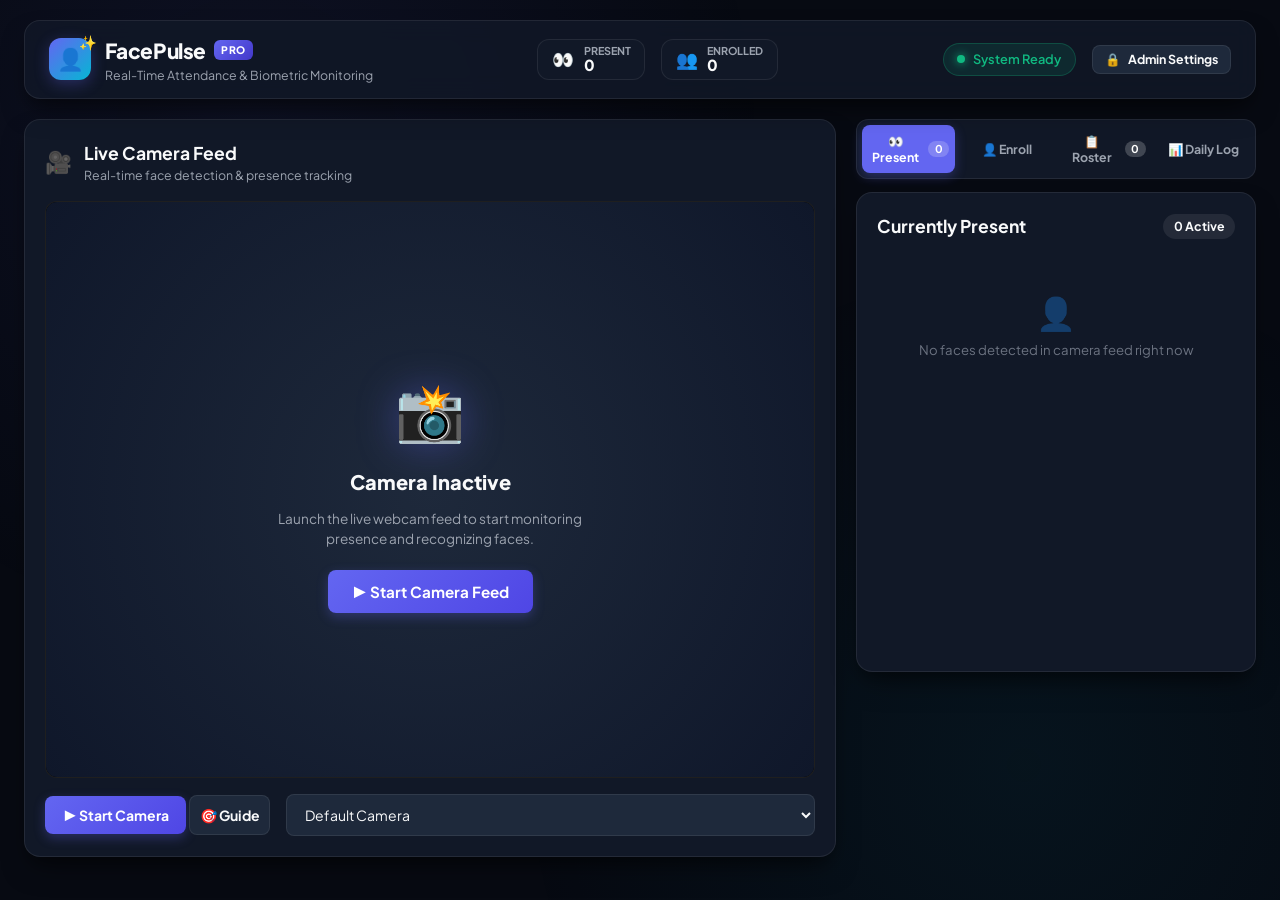
==== static/index.html @ bf0e0ddd "Clean requirements.txt and remove insecure ADMIN_TOKEN fallback" ====
<!DOCTYPE html>
<html lang="en">
<head>
  <meta charset="UTF-8">
  <meta name="viewport" content="width=device-width, initial-scale=1.0">
  <title>FacePulse AI — Smart Face Recognition & Attendance</title>
  <!-- Google Fonts: Plus Jakarta Sans -->
  <link rel="preconnect" href="https://fonts.googleapis.com">
  <link rel="preconnect" href="https://fonts.gstatic.com" crossorigin>
  <link href="https://fonts.googleapis.com/css2?family=Plus+Jakarta+Sans:wght@400;500;600;700;800&display=swap" rel="stylesheet">
  <link rel="stylesheet" href="/static/style.css">
</head>
<body>
  <div class="app-background-glow"></div>
  
  <div class="app-container">
    
    <!-- Top Navigation Header -->
    <header class="navbar">
      <div class="brand">
        <div class="brand-logo">
          <span class="brand-sparkle">✨</span>
          <div class="brand-icon-bg">👤</div>
        </div>
        <div class="brand-text">
          <h1>FacePulse <span class="badge-tag">PRO</span></h1>
          <p class="brand-sub">Real-Time Attendance & Biometric Monitoring</p>
        </div>
      </div>

      <!-- Quick KPI Stat Chips -->
      <div class="header-kpis">
        <div class="kpi-chip">
          <span class="kpi-icon">👀</span>
          <div class="kpi-data">
            <span class="kpi-label">Present</span>
            <span id="kpiPresent" class="kpi-val">0</span>
          </div>
        </div>
        <div class="kpi-chip">
          <span class="kpi-icon">👥</span>
          <div class="kpi-data">
            <span class="kpi-label">Enrolled</span>
            <span id="kpiEnrolled" class="kpi-val">0</span>
          </div>
        </div>
      </div>

      <div class="header-actions">
        <div id="systemPulse" class="pulse-indicator">
          <span class="pulse-dot"></span>
          <span class="pulse-text" id="statusText">System Ready</span>
        </div>
        <button id="adminToggleBtn" class="btn-secondary btn-sm" onclick="toggleAdminModal()">
          <span id="adminLockIcon">🔒</span>
          <span id="adminLockText">Admin Settings</span>
        </button>
      </div>
    </header>

    <!-- Main Dashboard Grid Layout -->
    <main class="dashboard-grid">
      
      <!-- Left Column: Camera Feed Viewport Card -->
      <section class="card camera-card">
        <div class="card-header">
          <div class="card-title">
            <span class="icon-badge">🎥</span>
            <div>
              <h2>Live Camera Feed</h2>
              <p class="card-subtitle">Real-time face detection & presence tracking</p>
            </div>
          </div>
          <div class="card-header-tags">
            <span id="resTag" class="info-tag hidden">640x480</span>
            <div id="recognizingBadge" class="recognizing-tag hidden">
              <span class="spinner-small"></span>
              <span>Recognizing...</span>
            </div>
          </div>
        </div>

        <!-- Camera Viewport Container -->
        <div class="viewport-wrapper">
          <video id="webcam" autoplay playsinline muted></video>
          <canvas id="overlayCanvas"></canvas>
          
          <!-- Animated Face Guide Overlay -->
          <div id="faceGuide" class="face-guide hidden">
            <div class="guide-ellipse"></div>
            <span class="guide-text">Position face inside circle</span>
          </div>

          <!-- Scan Line Animation -->
          <div id="scanLine" class="scan-line hidden"></div>

          <!-- Camera Placeholder (Offline state) -->
          <div id="cameraPlaceholder" class="camera-placeholder">
            <div class="placeholder-content">
              <div class="placeholder-icon-glow">📸</div>
              <h3>Camera Inactive</h3>
              <p>Launch the live webcam feed to start monitoring presence and recognizing faces.</p>
              <button class="btn-primary btn-lg" onclick="startCamera()">
                <span>▶ Start Camera Feed</span>
              </button>
            </div>
          </div>
        </div>

        <!-- Camera Toolbar & Selector -->
        <div class="camera-controls">
          <div class="btn-group">
            <button id="startCamBtn" class="btn-primary" onclick="startCamera()">
              <span>▶ Start Camera</span>
            </button>
            <button id="stopCamBtn" class="btn-danger hidden" onclick="stopCamera()">
              <span>⏹ Stop Camera</span>
            </button>
            <button id="toggleGuideBtn" class="btn-secondary btn-icon" title="Toggle Face Alignment Guide" onclick="toggleFaceGuide()">
              <span>🎯 Guide</span>
            </button>
          </div>

          <div class="camera-select-wrapper">
            <select id="cameraSelect" onchange="switchCamera()" class="select-input">
              <option value="">Detecting cameras...</option>
            </select>
          </div>
        </div>
      </section>

      <!-- Right Column: Tabbed Interactive Panels -->
      <aside class="sidebar-column">
        
        <!-- Tab Navigation Header -->
        <div class="tab-nav">
          <button class="tab-btn active" onclick="switchTab('presentTab', this)">
            <span>👀 Present</span>
            <span id="presentTabBadge" class="tab-badge">0</span>
          </button>
          <button class="tab-btn" onclick="switchTab('enrollTab', this)">
            <span>👤 Enroll</span>
          </button>
          <button class="tab-btn" onclick="switchTab('rosterTab', this)">
            <span>📋 Roster</span>
            <span id="rosterTabBadge" class="tab-badge">0</span>
          </button>
          <button class="tab-btn" onclick="switchTab('logTab', this)">
            <span>📊 Daily Log</span>
          </button>
        </div>

        <!-- Tab 1: Currently Present -->
        <div id="presentTab" class="tab-content active">
          <section class="card panel-card">
            <div class="card-header">
              <div class="card-title">
                <h2>Currently Present</h2>
              </div>
              <span id="presentCount" class="count-badge">0 Active</span>
            </div>
            
            <div id="presentList" class="user-chip-list">
              <div class="empty-state">
                <span class="empty-icon">👤</span>
                <p>No faces detected in camera feed right now</p>
              </div>
            </div>
          </section>
        </div>

        <!-- Tab 2: Enroll New Face -->
        <div id="enrollTab" class="tab-content">
          <section class="card panel-card">
            <div class="card-header">
              <div class="card-title">
                <h2>Enroll New Person</h2>
              </div>
              <span id="enrollAdminBadge" class="admin-badge locked">🔒 Admin Gated</span>
            </div>

            <!-- Admin Lock View -->
            <div id="enrollLockedView" class="enroll-locked">
              <div class="lock-box">
                <div class="lock-icon">🔐</div>
                <h4>Admin Authentication Required</h4>
                <p>Enter the admin access token to enable face enrollment.</p>
                <div class="token-input-group">
                  <input type="password" id="inlineAdminToken" placeholder="Enter Admin Token (default: admin123)" class="text-input">
                  <button class="btn-accent" onclick="unlockAdminInline()">Unlock</button>
                </div>
                <div id="inlineTokenError" class="alert-error hidden"></div>
              </div>
            </div>

            <!-- Enrollment Form View -->
            <div id="enrollUnlockedView" class="enroll-form hidden">
              <div class="form-group">
                <label for="employeeName">Full Name</label>
                <input type="text" id="employeeName" placeholder="e.g. Jane Doe" class="text-input" autocomplete="off">
              </div>

              <div class="snapshot-preview-box">
                <div class="preview-label">Live Camera Frame Preview</div>
                <div id="previewStatus" class="preview-status">Camera status: Ready</div>
              </div>

              <button id="enrollBtn" class="btn-accent btn-block" onclick="enrollCurrentFace()">
                <span>📸 Capture & Enroll Face</span>
              </button>

              <div id="enrollFeedback" class="feedback-banner hidden"></div>
            </div>
          </section>
        </div>

        <!-- Tab 3: Enrolled Roster -->
        <div id="rosterTab" class="tab-content">
          <section class="card panel-card">
            <div class="card-header">
              <div class="card-title">
                <h2>Enrolled Roster</h2>
              </div>
              <span id="rosterCount" class="count-badge">0 Enrolled</span>
            </div>

            <div class="search-box">
              <input type="text" id="rosterSearch" placeholder="🔍 Search roster..." onkeyup="filterRoster()" class="text-input text-input-sm">
            </div>

            <div id="rosterList" class="roster-list">
              <div class="empty-state">
                <p>Loading roster...</p>
              </div>
            </div>
          </section>
        </div>

        <!-- Tab 4: Today's Log -->
        <div id="logTab" class="tab-content">
          <section class="card panel-card">
            <div class="card-header">
              <div class="card-title">
                <h2>Today's Activity Log</h2>
              </div>
              <button class="btn-secondary btn-sm" onclick="fetchTodayLog()">🔄 Refresh</button>
            </div>

            <div id="todayLogList" class="log-list">
              <div class="empty-state">
                <p>Click Refresh to view today's log</p>
              </div>
            </div>
          </section>
        </div>

      </aside>
    </main>
  </div>

  <!-- Admin Settings Modal -->
  <div id="adminModal" class="modal-backdrop hidden">
    <div class="modal-box">
      <div class="modal-header">
        <h3>🔒 Admin Access Settings</h3>
        <button class="modal-close" onclick="toggleAdminModal()">&times;</button>
      </div>
      <div class="modal-body">
        <p>Enter your <strong>ADMIN_TOKEN</strong> below. This token allows enrolling new faces and removing records.</p>
        <div class="form-group" style="margin-top: 1rem;">
          <label for="modalAdminToken">Admin Token</label>
          <input type="password" id="modalAdminToken" class="text-input" placeholder="Enter ADMIN_TOKEN (default: admin123)">
        </div>
        <div id="modalTokenFeedback" class="alert-error hidden"></div>
      </div>
      <div class="modal-footer">
        <button class="btn-secondary" onclick="toggleAdminModal()">Cancel</button>
        <button class="btn-primary" onclick="saveAdminTokenModal()">Save & Authenticate</button>
      </div>
    </div>
  </div>

  <script src="/static/app.js"></script>
</body>
</html>
---- static/style.css ----
/* ==========================================================================
   FacePulse PRO — Premium Dark Theme Stylesheet
   ========================================================================== */

:root {
  --bg-main: #070a12;
  --bg-card: #111827;
  --bg-card-hover: #1f2937;
  --bg-input: #1e293b;
  --border-color: rgba(255, 255, 255, 0.08);
  --border-accent: rgba(99, 102, 241, 0.3);
  
  --text-main: #f9fafb;
  --text-muted: #9ca3af;
  --text-dim: #6b7280;

  --accent-primary: #6366f1;
  --accent-primary-hover: #4f46e5;
  --accent-cyan: #06b6d4;
  --accent-emerald: #10b981;
  --accent-rose: #f43f5e;
  --accent-amber: #f59e0b;

  --radius-sm: 8px;
  --radius-md: 12px;
  --radius-lg: 16px;
  --radius-xl: 24px;

  --shadow-card: 0 15px 30px -10px rgba(0, 0, 0, 0.5), 0 10px 15px -5px rgba(0, 0, 0, 0.3);
  --font-family: 'Plus Jakarta Sans', system-ui, -apple-system, sans-serif;
}

* {
  box-sizing: border-box;
  margin: 0;
  padding: 0;
}

body {
  font-family: var(--font-family);
  background-color: var(--bg-main);
  color: var(--text-main);
  min-height: 100vh;
  line-height: 1.5;
  position: relative;
  overflow-x: hidden;
  -webkit-font-smoothing: antialiased;
}

/* Ambient Background Radial Glows */
.app-background-glow {
  position: fixed;
  inset: 0;
  pointer-events: none;
  background: 
    radial-gradient(circle at 20% 15%, rgba(99, 102, 241, 0.08) 0%, transparent 40%),
    radial-gradient(circle at 80% 85%, rgba(6, 182, 212, 0.06) 0%, transparent 40%);
  z-index: 0;
}

/* App Layout Container */
.app-container {
  position: relative;
  z-index: 1;
  max-width: 1440px;
  margin: 0 auto;
  padding: 1.25rem 1.5rem;
  display: flex;
  flex-direction: column;
  gap: 1.25rem;
}

/* Navbar */
.navbar {
  display: flex;
  justify-content: space-between;
  align-items: center;
  background: rgba(17, 24, 39, 0.85);
  backdrop-filter: blur(12px);
  padding: 0.85rem 1.5rem;
  border-radius: var(--radius-lg);
  border: 1px solid var(--border-color);
  box-shadow: var(--shadow-card);
}

.brand {
  display: flex;
  align-items: center;
  gap: 0.85rem;
}

.brand-logo {
  position: relative;
  display: flex;
  align-items: center;
  justify-content: center;
}

.brand-icon-bg {
  width: 42px;
  height: 42px;
  background: linear-gradient(135deg, var(--accent-primary), var(--accent-cyan));
  border-radius: var(--radius-md);
  display: flex;
  align-items: center;
  justify-content: center;
  font-size: 1.35rem;
  box-shadow: 0 4px 15px rgba(99, 102, 241, 0.3);
}

.brand-sparkle {
  position: absolute;
  top: -6px;
  right: -6px;
  font-size: 0.9rem;
}

.brand-text h1 {
  font-size: 1.3rem;
  font-weight: 800;
  letter-spacing: -0.02em;
  display: flex;
  align-items: center;
  gap: 0.5rem;
}

.badge-tag {
  font-size: 0.65rem;
  font-weight: 800;
  background: linear-gradient(135deg, var(--accent-primary), #4338ca);
  color: white;
  padding: 0.15rem 0.45rem;
  border-radius: 6px;
  letter-spacing: 0.05em;
}

.brand-sub {
  font-size: 0.775rem;
  color: var(--text-muted);
}

/* Quick KPI Stat Chips */
.header-kpis {
  display: flex;
  align-items: center;
  gap: 1rem;
}

.kpi-chip {
  display: flex;
  align-items: center;
  gap: 0.6rem;
  background: var(--bg-card);
  border: 1px solid var(--border-color);
  padding: 0.35rem 0.85rem;
  border-radius: var(--radius-md);
}

.kpi-icon {
  font-size: 1.1rem;
}

.kpi-data {
  display: flex;
  flex-direction: column;
  line-height: 1.1;
}

.kpi-label {
  font-size: 0.675rem;
  color: var(--text-muted);
  text-transform: uppercase;
  font-weight: 700;
}

.kpi-val {
  font-size: 0.95rem;
  font-weight: 800;
  color: var(--text-main);
}

.header-actions {
  display: flex;
  align-items: center;
  gap: 1rem;
}

/* Pulse Indicator */
.pulse-indicator {
  display: flex;
  align-items: center;
  gap: 0.5rem;
  background: rgba(16, 185, 129, 0.12);
  border: 1px solid rgba(16, 185, 129, 0.25);
  padding: 0.4rem 0.85rem;
  border-radius: 9999px;
  font-size: 0.8rem;
  font-weight: 600;
  color: var(--accent-emerald);
}

.pulse-dot {
  width: 8px;
  height: 8px;
  background-color: var(--accent-emerald);
  border-radius: 50%;
  box-shadow: 0 0 10px var(--accent-emerald);
  animation: pulse-glow 1.8s infinite;
}

@keyframes pulse-glow {
  0%, 100% { opacity: 1; transform: scale(1); }
  50% { opacity: 0.4; transform: scale(1.2); }
}

/* Dashboard Grid */
.dashboard-grid {
  display: grid;
  grid-template-columns: minmax(0, 1fr) 400px;
  gap: 1.25rem;
  align-items: start;
}

/* Cards */
.card {
  background: var(--bg-card);
  border: 1px solid var(--border-color);
  border-radius: var(--radius-lg);
  padding: 1.25rem;
  box-shadow: var(--shadow-card);
  display: flex;
  flex-direction: column;
  gap: 1rem;
}

.panel-card {
  min-height: 480px;
}

.card-header {
  display: flex;
  justify-content: space-between;
  align-items: center;
}

.card-title {
  display: flex;
  align-items: center;
  gap: 0.75rem;
}

.icon-badge {
  font-size: 1.35rem;
}

.card-title h2 {
  font-size: 1.1rem;
  font-weight: 700;
}

.card-subtitle {
  font-size: 0.775rem;
  color: var(--text-muted);
}

.card-header-tags {
  display: flex;
  align-items: center;
  gap: 0.5rem;
}

.info-tag {
  font-size: 0.725rem;
  font-weight: 600;
  color: var(--text-muted);
  background: rgba(255, 255, 255, 0.06);
  padding: 0.2rem 0.55rem;
  border-radius: 6px;
}

/* Viewport Frame */
.viewport-wrapper {
  position: relative;
  width: 100%;
  aspect-ratio: 4 / 3;
  background: #000;
  border-radius: var(--radius-md);
  overflow: hidden;
  border: 1px solid rgba(255, 255, 255, 0.12);
  display: flex;
  align-items: center;
  justify-content: center;
}

#webcam, #overlayCanvas {
  position: absolute;
  top: 0;
  left: 0;
  width: 100%;
  height: 100%;
  object-fit: cover;
}

#overlayCanvas {
  pointer-events: none;
  z-index: 5;
}

/* Face Alignment Guide Overlay */
.face-guide {
  position: absolute;
  inset: 0;
  display: flex;
  flex-direction: column;
  align-items: center;
  justify-content: center;
  pointer-events: none;
  z-index: 6;
  gap: 0.75rem;
}

.guide-ellipse {
  width: 180px;
  height: 240px;
  border: 2px dashed rgba(6, 182, 212, 0.6);
  border-radius: 50%;
  box-shadow: 0 0 20px rgba(6, 182, 212, 0.2);
}

.guide-text {
  font-size: 0.75rem;
  font-weight: 600;
  color: var(--accent-cyan);
  background: rgba(17, 24, 39, 0.85);
  padding: 0.2rem 0.65rem;
  border-radius: 9999px;
  border: 1px solid rgba(6, 182, 212, 0.3);
}

/* Scan Line */
.scan-line {
  position: absolute;
  top: 0;
  left: 0;
  width: 100%;
  height: 3px;
  background: linear-gradient(90deg, transparent, var(--accent-cyan), transparent);
  box-shadow: 0 0 15px var(--accent-cyan);
  z-index: 4;
  animation: scan 2.5s ease-in-out infinite;
}

@keyframes scan {
  0% { top: 0%; opacity: 0; }
  15% { opacity: 1; }
  85% { opacity: 1; }
  100% { top: 100%; opacity: 0; }
}

/* Placeholder Offline View */
.camera-placeholder {
  position: absolute;
  inset: 0;
  background: radial-gradient(circle at center, #1e293b 0%, #0f172a 100%);
  display: flex;
  align-items: center;
  justify-content: center;
  text-align: center;
  padding: 2rem;
  z-index: 10;
}

.placeholder-content {
  display: flex;
  flex-direction: column;
  align-items: center;
  gap: 0.75rem;
  max-width: 320px;
}

.placeholder-icon-glow {
  font-size: 3.5rem;
  margin-bottom: 0.25rem;
  filter: drop-shadow(0 0 20px rgba(99, 102, 241, 0.4));
}

.placeholder-content h3 {
  font-size: 1.25rem;
  font-weight: 800;
}

.placeholder-content p {
  font-size: 0.85rem;
  color: var(--text-muted);
  margin-bottom: 0.5rem;
}

/* Camera Controls */
.camera-controls {
  display: flex;
  justify-content: space-between;
  align-items: center;
  gap: 1rem;
  flex-wrap: wrap;
}

.camera-select-wrapper {
  flex: 1;
  min-width: 160px;
}

.recognizing-tag {
  display: flex;
  align-items: center;
  gap: 0.4rem;
  background: rgba(6, 182, 212, 0.15);
  border: 1px solid rgba(6, 182, 212, 0.3);
  color: var(--accent-cyan);
  padding: 0.25rem 0.65rem;
  border-radius: 9999px;
  font-size: 0.775rem;
  font-weight: 600;
}

.spinner-small {
  width: 12px;
  height: 12px;
  border: 2px solid var(--accent-cyan);
  border-top-color: transparent;
  border-radius: 50%;
  animation: spin 0.8s linear infinite;
}

@keyframes spin {
  to { transform: rotate(360deg); }
}

/* Sidebar Column & Tab Navigation */
.sidebar-column {
  display: flex;
  flex-direction: column;
  gap: 0.85rem;
}

.tab-nav {
  display: flex;
  background: var(--bg-card);
  border: 1px solid var(--border-color);
  padding: 0.3rem;
  border-radius: var(--radius-md);
  gap: 0.3rem;
}

.tab-btn {
  flex: 1;
  background: transparent;
  border: none;
  color: var(--text-muted);
  padding: 0.5rem 0.4rem;
  border-radius: var(--radius-sm);
  font-family: inherit;
  font-size: 0.775rem;
  font-weight: 700;
  cursor: pointer;
  display: flex;
  align-items: center;
  justify-content: center;
  gap: 0.35rem;
  transition: all 0.2s ease;
}

.tab-btn:hover {
  color: var(--text-main);
  background: rgba(255, 255, 255, 0.04);
}

.tab-btn.active {
  background: var(--accent-primary);
  color: white;
  box-shadow: 0 4px 12px rgba(99, 102, 241, 0.3);
}

.tab-badge {
  background: rgba(255, 255, 255, 0.2);
  color: white;
  padding: 0.1rem 0.4rem;
  border-radius: 9999px;
  font-size: 0.675rem;
}

.tab-content {
  display: none;
}

.tab-content.active {
  display: block;
}

/* User Chips & Lists */
.count-badge {
  background: rgba(255, 255, 255, 0.08);
  color: var(--text-main);
  padding: 0.2rem 0.65rem;
  border-radius: 9999px;
  font-size: 0.775rem;
  font-weight: 700;
}

.user-chip-list {
  display: flex;
  flex-direction: column;
  gap: 0.6rem;
  max-height: 380px;
  overflow-y: auto;
}

.user-chip {
  display: flex;
  align-items: center;
  gap: 0.75rem;
  background: var(--bg-card-hover);
  padding: 0.65rem 0.85rem;
  border-radius: var(--radius-md);
  border: 1px solid var(--border-color);
  transition: all 0.2s ease;
}

.user-avatar {
  width: 38px;
  height: 38px;
  border-radius: 50%;
  background: linear-gradient(135deg, var(--accent-primary), var(--accent-cyan));
  color: white;
  font-weight: 800;
  font-size: 0.9rem;
  display: flex;
  align-items: center;
  justify-content: center;
  flex-shrink: 0;
  box-shadow: 0 2px 8px rgba(99, 102, 241, 0.3);
}

.user-info {
  flex: 1;
  display: flex;
  flex-direction: column;
}

.user-name {
  font-size: 0.9rem;
  font-weight: 700;
  color: var(--text-main);
}

.user-time {
  font-size: 0.75rem;
  color: var(--accent-emerald);
  font-weight: 600;
}

/* Search Box & Roster */
.search-box {
  margin-bottom: 0.5rem;
}

.text-input-sm {
  padding: 0.45rem 0.75rem;
  font-size: 0.825rem;
}

.roster-list, .log-list {
  display: flex;
  flex-direction: column;
  gap: 0.5rem;
  max-height: 340px;
  overflow-y: auto;
}

.roster-item, .log-item {
  display: flex;
  justify-content: space-between;
  align-items: center;
  background: var(--bg-card-hover);
  padding: 0.6rem 0.85rem;
  border-radius: var(--radius-sm);
  border: 1px solid var(--border-color);
  font-size: 0.875rem;
  font-weight: 600;
}

.log-item-time {
  font-size: 0.75rem;
  color: var(--text-muted);

}

.btn-icon-del {
  background: transparent;
  border: none;
  color: var(--text-dim);
  cursor: pointer;
  padding: 0.25rem 0.5rem;
  border-radius: 6px;
  transition: all 0.2s;
}

.btn-icon-del:hover {
  background: rgba(244, 63, 94, 0.2);
  color: var(--accent-rose);
}

/* Admin Lock Box */
.admin-badge {
  font-size: 0.7rem;
  font-weight: 700;
  padding: 0.2rem 0.55rem;
  border-radius: 6px;
}

.admin-badge.locked {
  background: rgba(244, 63, 94, 0.15);
  color: var(--accent-rose);
  border: 1px solid rgba(244, 63, 94, 0.3);
}

.admin-badge.unlocked {
  background: rgba(16, 185, 129, 0.15);
  color: var(--accent-emerald);
  border: 1px solid rgba(16, 185, 129, 0.3);
}

.lock-box {
  background: var(--bg-card-hover);
  border: 1px dashed var(--border-accent);
  padding: 1.5rem 1rem;
  border-radius: var(--radius-md);
  text-align: center;
  display: flex;
  flex-direction: column;
  align-items: center;
  gap: 0.6rem;
}

.lock-icon { font-size: 2.25rem; }
.lock-box h4 { font-size: 0.95rem; font-weight: 700; }
.lock-box p { font-size: 0.8rem; color: var(--text-muted); }

.token-input-group {
  display: flex;
  gap: 0.5rem;
  width: 100%;
  margin-top: 0.4rem;
}

.snapshot-preview-box {
  background: var(--bg-input);
  border: 1px solid var(--border-color);
  padding: 0.65rem 0.85rem;
  border-radius: var(--radius-sm);
  font-size: 0.775rem;
  color: var(--text-muted);
}

.preview-status {
  color: var(--accent-emerald);
  font-weight: 600;
  margin-top: 0.2rem;
}

/* Form Controls & Inputs */
.form-group {
  display: flex;
  flex-direction: column;
  gap: 0.4rem;
}

.form-group label {
  font-size: 0.8rem;
  font-weight: 600;
  color: var(--text-muted);
}

.text-input, .select-input {
  width: 100%;
  background: var(--bg-input);
  border: 1px solid var(--border-color);
  color: var(--text-main);
  padding: 0.6rem 0.85rem;
  border-radius: var(--radius-sm);
  font-family: inherit;
  font-size: 0.875rem;
  outline: none;
  transition: border-color 0.2s;
}

.text-input:focus, .select-input:focus {
  border-color: var(--accent-primary);
  box-shadow: 0 0 0 2px rgba(99, 102, 241, 0.2);
}

/* Buttons */
.btn-primary, .btn-secondary, .btn-accent, .btn-danger {
  font-family: inherit;
  font-size: 0.875rem;
  font-weight: 700;
  padding: 0.6rem 1.1rem;
  border-radius: var(--radius-sm);
  border: none;
  cursor: pointer;
  display: inline-flex;
  align-items: center;
  justify-content: center;
  gap: 0.5rem;
  transition: all 0.2s ease;
}

.btn-primary {
  background: linear-gradient(135deg, var(--accent-primary), var(--accent-primary-hover));
  color: white;
  box-shadow: 0 4px 12px rgba(99, 102, 241, 0.3);
}

.btn-primary:hover { opacity: 0.92; transform: translateY(-1px); }

.btn-accent {
  background: linear-gradient(135deg, var(--accent-cyan), #0284c7);
  color: white;
}

.btn-secondary {
  background: var(--bg-input);
  color: var(--text-main);
  border: 1px solid var(--border-color);
}

.btn-secondary:hover { background: var(--bg-card-hover); }

.btn-danger {
  background: rgba(244, 63, 94, 0.15);
  color: var(--accent-rose);
  border: 1px solid rgba(244, 63, 94, 0.3);
}

.btn-danger:hover { background: var(--accent-rose); color: white; }

.btn-block { width: 100%; }
.btn-sm { padding: 0.35rem 0.75rem; font-size: 0.775rem; }
.btn-lg { padding: 0.75rem 1.5rem; font-size: 0.95rem; }
.btn-icon { padding: 0.6rem; }

/* Banners & Empty States */
.alert-error {
  background: rgba(244, 63, 94, 0.15);
  border: 1px solid rgba(244, 63, 94, 0.3);
  color: var(--accent-rose);
  padding: 0.5rem;
  border-radius: var(--radius-sm);
  font-size: 0.775rem;
  text-align: center;
}

.feedback-banner {
  padding: 0.6rem;
  border-radius: var(--radius-sm);
  font-size: 0.8rem;
  font-weight: 600;
  text-align: center;
}

.feedback-banner.success {
  background: rgba(16, 185, 129, 0.15);
  border: 1px solid rgba(16, 185, 129, 0.3);
  color: var(--accent-emerald);
}

.feedback-banner.error {
  background: rgba(244, 63, 94, 0.15);
  border: 1px solid rgba(244, 63, 94, 0.3);
  color: var(--accent-rose);
}

.empty-state {
  display: flex;
  flex-direction: column;
  align-items: center;
  justify-content: center;
  padding: 2rem 1rem;
  color: var(--text-dim);
  font-size: 0.825rem;
  text-align: center;
}

.empty-icon { font-size: 2rem; margin-bottom: 0.25rem; opacity: 0.4; }

/* Modal */
.modal-backdrop {
  position: fixed;
  inset: 0;
  background: rgba(0, 0, 0, 0.8);
  backdrop-filter: blur(6px);
  display: flex;
  align-items: center;
  justify-content: center;
  z-index: 1000;
  padding: 1rem;
}

.modal-box {
  background: var(--bg-card);
  border: 1px solid var(--border-color);
  border-radius: var(--radius-lg);
  width: 100%;
  max-width: 440px;
  box-shadow: 0 25px 50px -12px rgba(0, 0, 0, 0.8);
  overflow: hidden;
}

.modal-header {
  display: flex;
  justify-content: space-between;
  align-items: center;
  padding: 1rem 1.25rem;
  border-bottom: 1px solid var(--border-color);
}

.modal-header h3 { font-size: 1.05rem; font-weight: 700; }
.modal-close { background: transparent; border: none; color: var(--text-muted); font-size: 1.5rem; cursor: pointer; }
.modal-body { padding: 1.25rem; font-size: 0.875rem; color: var(--text-muted); }
.modal-footer { display: flex; justify-content: flex-end; gap: 0.75rem; padding: 1rem 1.25rem; border-top: 1px solid var(--border-color); background: rgba(0, 0, 0, 0.2); }

.hidden { display: none !important; }

/* Responsive Media Queries */
@media (max-width: 960px) {
  .dashboard-grid { grid-template-columns: 1fr; }
  .navbar { flex-direction: column; align-items: flex-start; gap: 0.85rem; }
  .header-kpis { width: 100%; justify-content: space-between; }
  .header-actions { width: 100%; justify-content: space-between; }
}
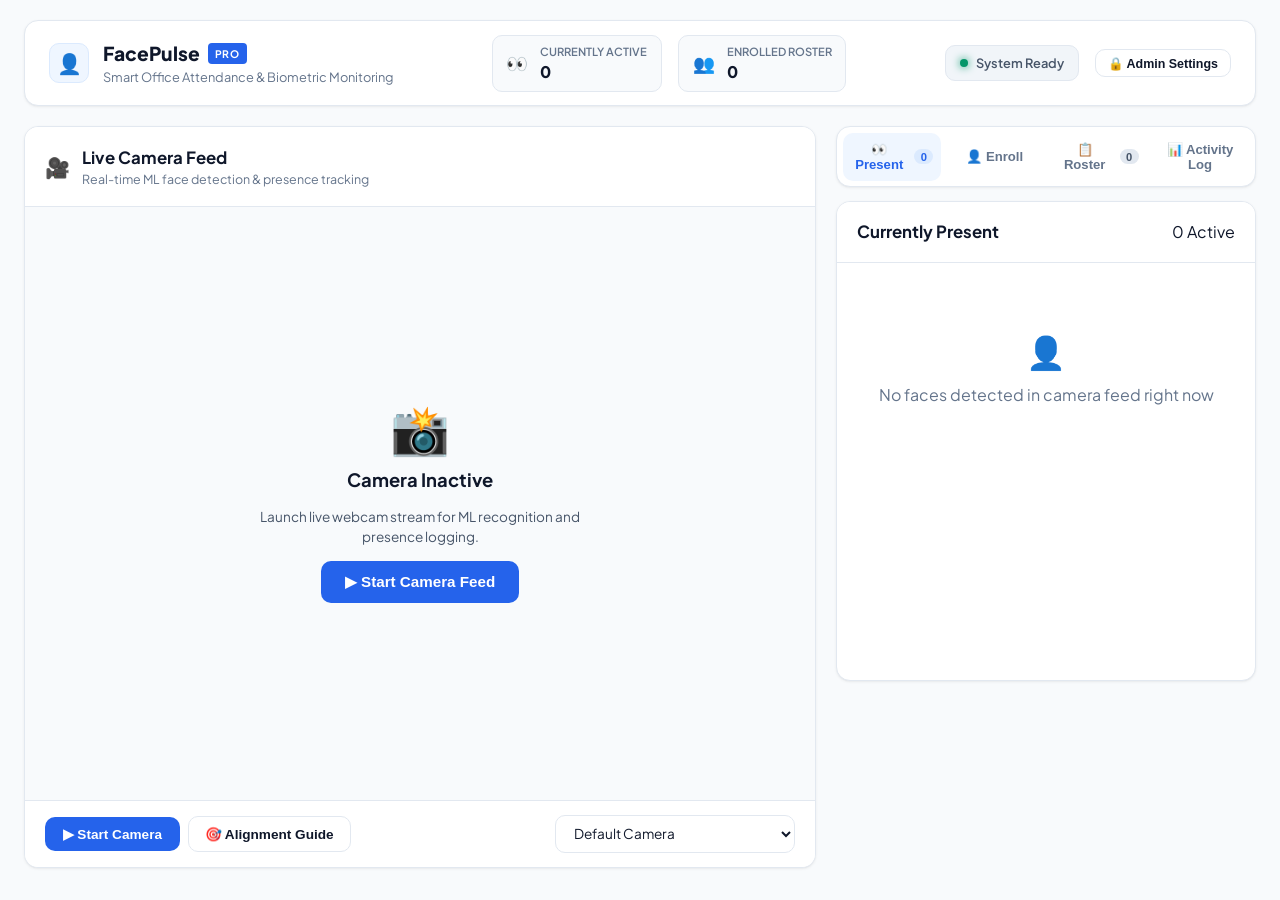
==== commit 142988a4: "Upgrade face recognition system: 15-sample ML guided enrollment, real ML tracking, activity log, lig" ====
--- a/static/index.html
+++ b/static/index.html
@@ -3,7 +3,7 @@
 <head>
   <meta charset="UTF-8">
   <meta name="viewport" content="width=device-width, initial-scale=1.0">
-  <title>FacePulse AI — Smart Face Recognition & Attendance</title>
+  <title>FacePulse AI — Smart Office Face Recognition & Attendance</title>
   <!-- Google Fonts: Plus Jakarta Sans -->
   <link rel="preconnect" href="https://fonts.googleapis.com">
   <link rel="preconnect" href="https://fonts.gstatic.com" crossorigin>
@@ -11,7 +11,6 @@
   <link rel="stylesheet" href="/static/style.css">
 </head>
 <body>
-  <div class="app-background-glow"></div>
   
   <div class="app-container">
     
@@ -19,12 +18,11 @@
     <header class="navbar">
       <div class="brand">
         <div class="brand-logo">
-          <span class="brand-sparkle">✨</span>
           <div class="brand-icon-bg">👤</div>
         </div>
         <div class="brand-text">
           <h1>FacePulse <span class="badge-tag">PRO</span></h1>
-          <p class="brand-sub">Real-Time Attendance & Biometric Monitoring</p>
+          <p class="brand-sub">Smart Office Attendance & Biometric Monitoring</p>
         </div>
       </div>
 
@@ -33,14 +31,14 @@
         <div class="kpi-chip">
           <span class="kpi-icon">👀</span>
           <div class="kpi-data">
-            <span class="kpi-label">Present</span>
+            <span class="kpi-label">Currently Active</span>
             <span id="kpiPresent" class="kpi-val">0</span>
           </div>
         </div>
         <div class="kpi-chip">
           <span class="kpi-icon">👥</span>
           <div class="kpi-data">
-            <span class="kpi-label">Enrolled</span>
+            <span class="kpi-label">Enrolled Roster</span>
             <span id="kpiEnrolled" class="kpi-val">0</span>
           </div>
         </div>
@@ -68,14 +66,14 @@
             <span class="icon-badge">🎥</span>
             <div>
               <h2>Live Camera Feed</h2>
-              <p class="card-subtitle">Real-time face detection & presence tracking</p>
+              <p class="card-subtitle">Real-time ML face detection & presence tracking</p>
             </div>
           </div>
           <div class="card-header-tags">
             <span id="resTag" class="info-tag hidden">640x480</span>
             <div id="recognizingBadge" class="recognizing-tag hidden">
               <span class="spinner-small"></span>
-              <span>Recognizing...</span>
+              <span>ML Inference Active</span>
             </div>
           </div>
         </div>
@@ -88,7 +86,7 @@
           <!-- Animated Face Guide Overlay -->
           <div id="faceGuide" class="face-guide hidden">
             <div class="guide-ellipse"></div>
-            <span class="guide-text">Position face inside circle</span>
+            <span class="guide-text">Position face inside guide circle</span>
           </div>
 
           <!-- Scan Line Animation -->
@@ -99,7 +97,7 @@
             <div class="placeholder-content">
               <div class="placeholder-icon-glow">📸</div>
               <h3>Camera Inactive</h3>
-              <p>Launch the live webcam feed to start monitoring presence and recognizing faces.</p>
+              <p>Launch live webcam stream for ML recognition and presence logging.</p>
               <button class="btn-primary btn-lg" onclick="startCamera()">
                 <span>▶ Start Camera Feed</span>
               </button>
@@ -117,13 +115,13 @@
               <span>⏹ Stop Camera</span>
             </button>
             <button id="toggleGuideBtn" class="btn-secondary btn-icon" title="Toggle Face Alignment Guide" onclick="toggleFaceGuide()">
-              <span>🎯 Guide</span>
+              <span>🎯 Alignment Guide</span>
             </button>
           </div>
 
           <div class="camera-select-wrapper">
             <select id="cameraSelect" onchange="switchCamera()" class="select-input">
-              <option value="">Detecting cameras...</option>
+              <option value="">Detecting camera input devices...</option>
             </select>
           </div>
         </div>
@@ -146,7 +144,7 @@
             <span id="rosterTabBadge" class="tab-badge">0</span>
           </button>
           <button class="tab-btn" onclick="switchTab('logTab', this)">
-            <span>📊 Daily Log</span>
+            <span>📊 Activity Log</span>
           </button>
         </div>
 
@@ -169,12 +167,12 @@
           </section>
         </div>
 
-        <!-- Tab 2: Enroll New Face -->
+        <!-- Tab 2: Enroll New Face (Guided Multi-Sample) -->
         <div id="enrollTab" class="tab-content">
           <section class="card panel-card">
             <div class="card-header">
               <div class="card-title">
-                <h2>Enroll New Person</h2>
+                <h2>15-Sample Guided Enrollment</h2>
               </div>
               <span id="enrollAdminBadge" class="admin-badge locked">🔒 Admin Gated</span>
             </div>
@@ -184,7 +182,7 @@
               <div class="lock-box">
                 <div class="lock-icon">🔐</div>
                 <h4>Admin Authentication Required</h4>
-                <p>Enter the admin access token to enable face enrollment.</p>
+                <p>Enter the admin token to unlock multi-sample face enrollment.</p>
                 <div class="token-input-group">
                   <input type="password" id="inlineAdminToken" placeholder="Enter Admin Token (default: admin123)" class="text-input">
                   <button class="btn-accent" onclick="unlockAdminInline()">Unlock</button>
@@ -200,14 +198,38 @@
                 <input type="text" id="employeeName" placeholder="e.g. Jane Doe" class="text-input" autocomplete="off">
               </div>
 
-              <div class="snapshot-preview-box">
-                <div class="preview-label">Live Camera Frame Preview</div>
-                <div id="previewStatus" class="preview-status">Camera status: Ready</div>
-              </div>
-
-              <button id="enrollBtn" class="btn-accent btn-block" onclick="enrollCurrentFace()">
-                <span>📸 Capture & Enroll Face</span>
-              </button>
+              <!-- Guided Pose Banner & Progress -->
+              <div id="guidedEnrollContainer" class="guided-enroll-box">
+                <div class="guided-header">
+                  <div id="poseIcon" class="pose-icon">👤</div>
+                  <div class="pose-info">
+                    <h4 id="poseTitle">Ready to Start</h4>
+                    <p id="poseInstruction">Enter name and click "Start 15-Sample Enrollment".</p>
+                  </div>
+                </div>
+
+                <div class="progress-bar-wrapper">
+                  <div id="enrollProgressBar" class="progress-bar-fill" style="width: 0%;"></div>
+                </div>
+                <div class="progress-text-row">
+                  <span id="sampleCounter">Sample 0 of 15</span>
+                  <span id="enrollPercent">0%</span>
+                </div>
+
+                <!-- 15 Sample Thumbnails Grid -->
+                <div id="sampleThumbnails" class="thumbnails-grid">
+                  <!-- Generated by JS -->
+                </div>
+              </div>
+
+              <div class="enroll-actions">
+                <button id="enrollBtn" class="btn-accent btn-block" onclick="startGuidedEnrollment()">
+                  <span>📸 Start 15-Sample Guided Enrollment</span>
+                </button>
+                <button id="cancelEnrollBtn" class="btn-secondary btn-block hidden" onclick="cancelGuidedEnrollment()">
+                  <span>❌ Cancel Enrollment</span>
+                </button>
+              </div>
 
               <div id="enrollFeedback" class="feedback-banner hidden"></div>
             </div>
@@ -225,31 +247,49 @@
             </div>
 
             <div class="search-box">
-              <input type="text" id="rosterSearch" placeholder="🔍 Search roster..." onkeyup="filterRoster()" class="text-input text-input-sm">
+              <input type="text" id="rosterSearch" placeholder="🔍 Search roster by name..." onkeyup="filterRoster()" class="text-input text-input-sm">
             </div>
 
             <div id="rosterList" class="roster-list">
               <div class="empty-state">
-                <p>Loading roster...</p>
+                <p>Loading enrolled roster...</p>
               </div>
             </div>
           </section>
         </div>
 
-        <!-- Tab 4: Today's Log -->
+        <!-- Tab 4: Activity Log -->
         <div id="logTab" class="tab-content">
           <section class="card panel-card">
             <div class="card-header">
               <div class="card-title">
-                <h2>Today's Activity Log</h2>
-              </div>
-              <button class="btn-secondary btn-sm" onclick="fetchTodayLog()">🔄 Refresh</button>
-            </div>
-
-            <div id="todayLogList" class="log-list">
-              <div class="empty-state">
-                <p>Click Refresh to view today's log</p>
-              </div>
+                <h2>Detailed Activity Log</h2>
+              </div>
+              <button class="btn-secondary btn-sm" onclick="fetchActivityLog()">🔄 Refresh</button>
+            </div>
+
+            <div class="log-filter-bar">
+              <input type="text" id="logSearch" placeholder="Filter by person..." class="text-input text-input-sm" onkeyup="fetchActivityLog()">
+              <input type="date" id="logDate" class="text-input text-input-sm" onchange="fetchActivityLog()">
+            </div>
+
+            <div class="log-table-wrapper">
+              <table class="log-table">
+                <thead>
+                  <tr>
+                    <th>Timestamp</th>
+                    <th>Person</th>
+                    <th>Confidence</th>
+                    <th>Distance</th>
+                    <th>Status</th>
+                  </tr>
+                </thead>
+                <tbody id="activityLogBody">
+                  <tr>
+                    <td colspan="5" class="empty-cell">Click Refresh to load log records</td>
+                  </tr>
+                </tbody>
+              </table>
             </div>
           </section>
         </div>
@@ -266,7 +306,7 @@
         <button class="modal-close" onclick="toggleAdminModal()">&times;</button>
       </div>
       <div class="modal-body">
-        <p>Enter your <strong>ADMIN_TOKEN</strong> below. This token allows enrolling new faces and removing records.</p>
+        <p>Enter your <strong>ADMIN_TOKEN</strong> below. Required for face enrollment and roster management.</p>
         <div class="form-group" style="margin-top: 1rem;">
           <label for="modalAdminToken">Admin Token</label>
           <input type="password" id="modalAdminToken" class="text-input" placeholder="Enter ADMIN_TOKEN (default: admin123)">
--- a/static/style.css
+++ b/static/style.css
@@ -1,32 +1,34 @@
 /* ==========================================================================
-   FacePulse PRO — Premium Dark Theme Stylesheet
+   FacePulse PRO — Professional Light Theme Stylesheet
+   Office HR & Smart Biometric Attendance Dashboard
    ========================================================================== */
 
 :root {
-  --bg-main: #070a12;
-  --bg-card: #111827;
-  --bg-card-hover: #1f2937;
-  --bg-input: #1e293b;
-  --border-color: rgba(255, 255, 255, 0.08);
-  --border-accent: rgba(99, 102, 241, 0.3);
+  --bg-main: #f8fafc;
+  --bg-card: #ffffff;
+  --bg-card-hover: #f1f5f9;
+  --bg-input: #ffffff;
+  --border-color: #e2e8f0;
+  --border-accent: #cbd5e1;
   
-  --text-main: #f9fafb;
-  --text-muted: #9ca3af;
-  --text-dim: #6b7280;
-
-  --accent-primary: #6366f1;
-  --accent-primary-hover: #4f46e5;
-  --accent-cyan: #06b6d4;
-  --accent-emerald: #10b981;
-  --accent-rose: #f43f5e;
-  --accent-amber: #f59e0b;
-
-  --radius-sm: 8px;
-  --radius-md: 12px;
-  --radius-lg: 16px;
-  --radius-xl: 24px;
-
-  --shadow-card: 0 15px 30px -10px rgba(0, 0, 0, 0.5), 0 10px 15px -5px rgba(0, 0, 0, 0.3);
+  --text-main: #0f172a;
+  --text-muted: #475569;
+  --text-dim: #64748b;
+
+  --accent-primary: #2563eb;
+  --accent-primary-hover: #1d4ed8;
+  --accent-cyan: #0284c7;
+  --accent-emerald: #059669;
+  --accent-rose: #dc2626;
+  --accent-amber: #d97706;
+
+  --radius-sm: 6px;
+  --radius-md: 10px;
+  --radius-lg: 14px;
+  --radius-xl: 20px;
+
+  --shadow-card: 0 1px 3px 0 rgba(0, 0, 0, 0.06), 0 1px 2px -1px rgba(0, 0, 0, 0.06);
+  --shadow-md: 0 4px 6px -1px rgba(0, 0, 0, 0.06), 0 2px 4px -2px rgba(0, 0, 0, 0.04);
   --font-family: 'Plus Jakarta Sans', system-ui, -apple-system, sans-serif;
 }
 
@@ -42,26 +44,11 @@
   color: var(--text-main);
   min-height: 100vh;
   line-height: 1.5;
-  position: relative;
-  overflow-x: hidden;
   -webkit-font-smoothing: antialiased;
-}
-
-/* Ambient Background Radial Glows */
-.app-background-glow {
-  position: fixed;
-  inset: 0;
-  pointer-events: none;
-  background: 
-    radial-gradient(circle at 20% 15%, rgba(99, 102, 241, 0.08) 0%, transparent 40%),
-    radial-gradient(circle at 80% 85%, rgba(6, 182, 212, 0.06) 0%, transparent 40%);
-  z-index: 0;
 }
 
 /* App Layout Container */
 .app-container {
-  position: relative;
-  z-index: 1;
   max-width: 1440px;
   margin: 0 auto;
   padding: 1.25rem 1.5rem;
@@ -75,8 +62,7 @@
   display: flex;
   justify-content: space-between;
   align-items: center;
-  background: rgba(17, 24, 39, 0.85);
-  backdrop-filter: blur(12px);
+  background: var(--bg-card);
   padding: 0.85rem 1.5rem;
   border-radius: var(--radius-lg);
   border: 1px solid var(--border-color);
@@ -90,35 +76,28 @@
 }
 
 .brand-logo {
-  position: relative;
   display: flex;
   align-items: center;
   justify-content: center;
 }
 
 .brand-icon-bg {
-  width: 42px;
-  height: 42px;
-  background: linear-gradient(135deg, var(--accent-primary), var(--accent-cyan));
-  border-radius: var(--radius-md);
-  display: flex;
-  align-items: center;
-  justify-content: center;
-  font-size: 1.35rem;
-  box-shadow: 0 4px 15px rgba(99, 102, 241, 0.3);
-}
-
-.brand-sparkle {
-  position: absolute;
-  top: -6px;
-  right: -6px;
-  font-size: 0.9rem;
+  width: 40px;
+  height: 40px;
+  background: #eff6ff;
+  color: var(--accent-primary);
+  border-radius: var(--radius-md);
+  display: flex;
+  align-items: center;
+  justify-content: center;
+  font-size: 1.25rem;
+  border: 1px solid #dbeafe;
 }
 
 .brand-text h1 {
-  font-size: 1.3rem;
+  font-size: 1.2rem;
   font-weight: 800;
-  letter-spacing: -0.02em;
+  color: var(--text-main);
   display: flex;
   align-items: center;
   gap: 0.5rem;
@@ -126,20 +105,21 @@
 
 .badge-tag {
   font-size: 0.65rem;
-  font-weight: 800;
-  background: linear-gradient(135deg, var(--accent-primary), #4338ca);
-  color: white;
+  font-weight: 700;
+  background: var(--accent-primary);
+  color: #ffffff;
   padding: 0.15rem 0.45rem;
-  border-radius: 6px;
+  border-radius: 4px;
   letter-spacing: 0.05em;
+  text-transform: uppercase;
 }
 
 .brand-sub {
-  font-size: 0.775rem;
-  color: var(--text-muted);
-}
-
-/* Quick KPI Stat Chips */
+  font-size: 0.8rem;
+  color: var(--text-dim);
+}
+
+/* Quick KPI Chips */
 .header-kpis {
   display: flex;
   align-items: center;
@@ -149,11 +129,11 @@
 .kpi-chip {
   display: flex;
   align-items: center;
-  gap: 0.6rem;
-  background: var(--bg-card);
-  border: 1px solid var(--border-color);
-  padding: 0.35rem 0.85rem;
-  border-radius: var(--radius-md);
+  gap: 0.75rem;
+  background: #f8fafc;
+  padding: 0.45rem 0.85rem;
+  border-radius: var(--radius-md);
+  border: 1px solid var(--border-color);
 }
 
 .kpi-icon {
@@ -163,40 +143,38 @@
 .kpi-data {
   display: flex;
   flex-direction: column;
-  line-height: 1.1;
 }
 
 .kpi-label {
-  font-size: 0.675rem;
+  font-size: 0.7rem;
+  color: var(--text-dim);
+  font-weight: 600;
+  text-transform: uppercase;
+}
+
+.kpi-val {
+  font-size: 1rem;
+  font-weight: 800;
+  color: var(--text-main);
+}
+
+.header-actions {
+  display: flex;
+  align-items: center;
+  gap: 1rem;
+}
+
+.pulse-indicator {
+  display: flex;
+  align-items: center;
+  gap: 0.5rem;
+  background: #f1f5f9;
+  padding: 0.45rem 0.85rem;
+  border-radius: var(--radius-md);
+  font-size: 0.8rem;
+  font-weight: 600;
   color: var(--text-muted);
-  text-transform: uppercase;
-  font-weight: 700;
-}
-
-.kpi-val {
-  font-size: 0.95rem;
-  font-weight: 800;
-  color: var(--text-main);
-}
-
-.header-actions {
-  display: flex;
-  align-items: center;
-  gap: 1rem;
-}
-
-/* Pulse Indicator */
-.pulse-indicator {
-  display: flex;
-  align-items: center;
-  gap: 0.5rem;
-  background: rgba(16, 185, 129, 0.12);
-  border: 1px solid rgba(16, 185, 129, 0.25);
-  padding: 0.4rem 0.85rem;
-  border-radius: 9999px;
-  font-size: 0.8rem;
-  font-weight: 600;
-  color: var(--accent-emerald);
+  border: 1px solid var(--border-color);
 }
 
 .pulse-dot {
@@ -204,43 +182,40 @@
   height: 8px;
   background-color: var(--accent-emerald);
   border-radius: 50%;
-  box-shadow: 0 0 10px var(--accent-emerald);
-  animation: pulse-glow 1.8s infinite;
-}
-
-@keyframes pulse-glow {
-  0%, 100% { opacity: 1; transform: scale(1); }
-  50% { opacity: 0.4; transform: scale(1.2); }
-}
-
-/* Dashboard Grid */
+  box-shadow: 0 0 8px var(--accent-emerald);
+}
+
+/* Dashboard Grid Layout */
 .dashboard-grid {
   display: grid;
-  grid-template-columns: minmax(0, 1fr) 400px;
+  grid-template-columns: 1fr 420px;
   gap: 1.25rem;
-  align-items: start;
+}
+
+@media (max-width: 1024px) {
+  .dashboard-grid {
+    grid-template-columns: 1fr;
+  }
 }
 
 /* Cards */
 .card {
   background: var(--bg-card);
-  border: 1px solid var(--border-color);
   border-radius: var(--radius-lg);
-  padding: 1.25rem;
+  border: 1px solid var(--border-color);
   box-shadow: var(--shadow-card);
   display: flex;
   flex-direction: column;
-  gap: 1rem;
-}
-
-.panel-card {
-  min-height: 480px;
+  overflow: hidden;
 }
 
 .card-header {
   display: flex;
   justify-content: space-between;
   align-items: center;
+  padding: 1.1rem 1.25rem;
+  border-bottom: 1px solid var(--border-color);
+  background: #ffffff;
 }
 
 .card-title {
@@ -250,63 +225,89 @@
 }
 
 .icon-badge {
-  font-size: 1.35rem;
+  font-size: 1.25rem;
 }
 
 .card-title h2 {
-  font-size: 1.1rem;
-  font-weight: 700;
+  font-size: 1.05rem;
+  font-weight: 700;
+  color: var(--text-main);
 }
 
 .card-subtitle {
-  font-size: 0.775rem;
+  font-size: 0.78rem;
+  color: var(--text-dim);
+}
+
+.card-header-tags {
+  display: flex;
+  align-items: center;
+  gap: 0.5rem;
+}
+
+.info-tag {
+  font-size: 0.75rem;
+  background: #f1f5f9;
   color: var(--text-muted);
-}
-
-.card-header-tags {
-  display: flex;
-  align-items: center;
-  gap: 0.5rem;
-}
-
-.info-tag {
-  font-size: 0.725rem;
-  font-weight: 600;
-  color: var(--text-muted);
-  background: rgba(255, 255, 255, 0.06);
-  padding: 0.2rem 0.55rem;
-  border-radius: 6px;
-}
-
-/* Viewport Frame */
+  padding: 0.25rem 0.5rem;
+  border-radius: var(--radius-sm);
+  font-weight: 600;
+  border: 1px solid var(--border-color);
+}
+
+.recognizing-tag {
+  display: flex;
+  align-items: center;
+  gap: 0.4rem;
+  font-size: 0.75rem;
+  background: #eff6ff;
+  color: var(--accent-primary);
+  padding: 0.25rem 0.6rem;
+  border-radius: var(--radius-sm);
+  font-weight: 600;
+  border: 1px solid #bfdbfe;
+}
+
+.spinner-small {
+  width: 12px;
+  height: 12px;
+  border: 2px solid #bfdbfe;
+  border-top-color: var(--accent-primary);
+  border-radius: 50%;
+  animation: spin 0.8s linear infinite;
+}
+
+@keyframes spin {
+  to { transform: rotate(360deg); }
+}
+
+/* Viewport Wrapper */
 .viewport-wrapper {
   position: relative;
   width: 100%;
   aspect-ratio: 4 / 3;
-  background: #000;
-  border-radius: var(--radius-md);
+  background: #0f172a;
+  display: flex;
+  align-items: center;
+  justify-content: center;
   overflow: hidden;
-  border: 1px solid rgba(255, 255, 255, 0.12);
-  display: flex;
-  align-items: center;
-  justify-content: center;
-}
-
-#webcam, #overlayCanvas {
-  position: absolute;
-  top: 0;
-  left: 0;
+}
+
+video#webcam {
   width: 100%;
   height: 100%;
   object-fit: cover;
 }
 
-#overlayCanvas {
+canvas#overlayCanvas {
+  position: absolute;
+  inset: 0;
+  width: 100%;
+  height: 100%;
   pointer-events: none;
-  z-index: 5;
-}
-
-/* Face Alignment Guide Overlay */
+  transition: all 0.2s ease-out; /* Smooth cosmetic transition for bounding box position */
+}
+
 .face-guide {
   position: absolute;
   inset: 0;
@@ -315,127 +316,200 @@
   align-items: center;
   justify-content: center;
   pointer-events: none;
-  z-index: 6;
-  gap: 0.75rem;
 }
 
 .guide-ellipse {
-  width: 180px;
-  height: 240px;
-  border: 2px dashed rgba(6, 182, 212, 0.6);
+  width: 52%;
+  height: 65%;
+  border: 2px dashed rgba(255, 255, 255, 0.7);
   border-radius: 50%;
-  box-shadow: 0 0 20px rgba(6, 182, 212, 0.2);
 }
 
 .guide-text {
-  font-size: 0.75rem;
-  font-weight: 600;
-  color: var(--accent-cyan);
-  background: rgba(17, 24, 39, 0.85);
-  padding: 0.2rem 0.65rem;
-  border-radius: 9999px;
-  border: 1px solid rgba(6, 182, 212, 0.3);
-}
-
-/* Scan Line */
+  margin-top: 1rem;
+  background: rgba(15, 23, 42, 0.8);
+  color: #ffffff;
+  padding: 0.35rem 0.85rem;
+  border-radius: 20px;
+  font-size: 0.8rem;
+  font-weight: 600;
+}
+
 .scan-line {
   position: absolute;
-  top: 0;
   left: 0;
-  width: 100%;
-  height: 3px;
-  background: linear-gradient(90deg, transparent, var(--accent-cyan), transparent);
-  box-shadow: 0 0 15px var(--accent-cyan);
-  z-index: 4;
-  animation: scan 2.5s ease-in-out infinite;
+  right: 0;
+  height: 2px;
+  background: linear-gradient(90deg, transparent, var(--accent-primary), transparent);
+  box-shadow: 0 0 12px var(--accent-primary);
+  animation: scan 3s ease-in-out infinite;
+  pointer-events: none;
 }
 
 @keyframes scan {
-  0% { top: 0%; opacity: 0; }
+  0% { top: 5%; opacity: 0; }
   15% { opacity: 1; }
   85% { opacity: 1; }
-  100% { top: 100%; opacity: 0; }
-}
-
-/* Placeholder Offline View */
+  100% { top: 95%; opacity: 0; }
+}
+
 .camera-placeholder {
   position: absolute;
   inset: 0;
-  background: radial-gradient(circle at center, #1e293b 0%, #0f172a 100%);
-  display: flex;
-  align-items: center;
-  justify-content: center;
+  background: #f8fafc;
+  display: flex;
+  align-items: center;
+  justify-content: center;
+  padding: 2rem;
   text-align: center;
-  padding: 2rem;
-  z-index: 10;
 }
 
 .placeholder-content {
-  display: flex;
-  flex-direction: column;
-  align-items: center;
-  gap: 0.75rem;
   max-width: 320px;
+  display: flex;
+  flex-direction: column;
+  align-items: center;
+  gap: 0.85rem;
 }
 
 .placeholder-icon-glow {
-  font-size: 3.5rem;
-  margin-bottom: 0.25rem;
-  filter: drop-shadow(0 0 20px rgba(99, 102, 241, 0.4));
+  font-size: 3rem;
+  line-height: 1;
 }
 
 .placeholder-content h3 {
-  font-size: 1.25rem;
-  font-weight: 800;
+  font-size: 1.15rem;
+  font-weight: 700;
+  color: var(--text-main);
 }
 
 .placeholder-content p {
   font-size: 0.85rem;
   color: var(--text-muted);
-  margin-bottom: 0.5rem;
-}
-
-/* Camera Controls */
+}
+
+/* Camera Controls Toolbar */
 .camera-controls {
   display: flex;
   justify-content: space-between;
   align-items: center;
+  padding: 0.85rem 1.25rem;
+  background: #ffffff;
+  border-top: 1px solid var(--border-color);
   gap: 1rem;
-  flex-wrap: wrap;
+}
+
+.btn-group {
+  display: flex;
+  align-items: center;
+  gap: 0.5rem;
 }
 
 .camera-select-wrapper {
   flex: 1;
-  min-width: 160px;
-}
-
-.recognizing-tag {
-  display: flex;
-  align-items: center;
-  gap: 0.4rem;
-  background: rgba(6, 182, 212, 0.15);
-  border: 1px solid rgba(6, 182, 212, 0.3);
-  color: var(--accent-cyan);
-  padding: 0.25rem 0.65rem;
-  border-radius: 9999px;
-  font-size: 0.775rem;
-  font-weight: 600;
-}
-
-.spinner-small {
-  width: 12px;
-  height: 12px;
-  border: 2px solid var(--accent-cyan);
-  border-top-color: transparent;
-  border-radius: 50%;
-  animation: spin 0.8s linear infinite;
-}
-
-@keyframes spin {
-  to { transform: rotate(360deg); }
-}
-
-/* Sidebar Column & Tab Navigation */
+  max-width: 240px;
+}
+
+/* Buttons & Inputs */
+.btn-primary {
+  background: var(--accent-primary);
+  color: #ffffff;
+  border: none;
+  padding: 0.55rem 1.1rem;
+  border-radius: var(--radius-md);
+  font-weight: 600;
+  font-size: 0.85rem;
+  cursor: pointer;
+  transition: background 0.15s ease;
+}
+
+.btn-primary:hover {
+  background: var(--accent-primary-hover);
+}
+
+.btn-secondary {
+  background: #ffffff;
+  color: var(--text-main);
+  border: 1px solid var(--border-color);
+  padding: 0.55rem 1rem;
+  border-radius: var(--radius-md);
+  font-weight: 600;
+  font-size: 0.85rem;
+  cursor: pointer;
+}
+
+.btn-secondary:hover {
+  background: #f8fafc;
+  border-color: var(--border-accent);
+}
+
+.btn-danger {
+  background: var(--accent-rose);
+  color: #ffffff;
+  border: none;
+  padding: 0.55rem 1.1rem;
+  border-radius: var(--radius-md);
+  font-weight: 600;
+  font-size: 0.85rem;
+  cursor: pointer;
+}
+
+.btn-danger:hover {
+  background: #b91c1c;
+}
+
+.btn-accent {
+  background: var(--accent-primary);
+  color: #ffffff;
+  border: none;
+  padding: 0.65rem 1.2rem;
+  border-radius: var(--radius-md);
+  font-weight: 700;
+  font-size: 0.9rem;
+  cursor: pointer;
+}
+
+.btn-accent:hover {
+  background: var(--accent-primary-hover);
+}
+
+.btn-block {
+  width: 100%;
+}
+
+.btn-sm {
+  padding: 0.35rem 0.75rem;
+  font-size: 0.78rem;
+}
+
+.btn-lg {
+  padding: 0.75rem 1.5rem;
+  font-size: 0.95rem;
+}
+
+.select-input, .text-input {
+  width: 100%;
+  padding: 0.55rem 0.85rem;
+  border-radius: var(--radius-md);
+  border: 1px solid var(--border-color);
+  background: var(--bg-input);
+  color: var(--text-main);
+  font-family: var(--font-family);
+  font-size: 0.85rem;
+  outline: none;
+}
+
+.select-input:focus, .text-input:focus {
+  border-color: var(--accent-primary);
+  box-shadow: 0 0 0 3px rgba(37, 99, 235, 0.1);
+}
+
+.text-input-sm {
+  padding: 0.45rem 0.75rem;
+  font-size: 0.8rem;
+}
+
+/* Sidebar & Tabs */
 .sidebar-column {
   display: flex;
   flex-direction: column;
@@ -444,48 +518,52 @@
 
 .tab-nav {
   display: flex;
-  background: var(--bg-card);
-  border: 1px solid var(--border-color);
-  padding: 0.3rem;
-  border-radius: var(--radius-md);
-  gap: 0.3rem;
+  background: #ffffff;
+  padding: 0.35rem;
+  border-radius: var(--radius-lg);
+  border: 1px solid var(--border-color);
+  box-shadow: var(--shadow-card);
+  gap: 0.25rem;
 }
 
 .tab-btn {
   flex: 1;
+  display: flex;
+  align-items: center;
+  justify-content: center;
+  gap: 0.4rem;
+  padding: 0.55rem 0.5rem;
+  border: none;
   background: transparent;
-  border: none;
+  color: var(--text-dim);
+  font-weight: 600;
+  font-size: 0.82rem;
+  border-radius: var(--radius-md);
+  cursor: pointer;
+}
+
+.tab-btn:hover {
+  color: var(--text-main);
+  background: #f8fafc;
+}
+
+.tab-btn.active {
+  background: #eff6ff;
+  color: var(--accent-primary);
+  font-weight: 700;
+}
+
+.tab-badge {
+  font-size: 0.7rem;
+  background: #e2e8f0;
   color: var(--text-muted);
-  padding: 0.5rem 0.4rem;
-  border-radius: var(--radius-sm);
-  font-family: inherit;
-  font-size: 0.775rem;
-  font-weight: 700;
-  cursor: pointer;
-  display: flex;
-  align-items: center;
-  justify-content: center;
-  gap: 0.35rem;
-  transition: all 0.2s ease;
-}
-
-.tab-btn:hover {
-  color: var(--text-main);
-  background: rgba(255, 255, 255, 0.04);
-}
-
-.tab-btn.active {
-  background: var(--accent-primary);
-  color: white;
-  box-shadow: 0 4px 12px rgba(99, 102, 241, 0.3);
-}
-
-.tab-badge {
-  background: rgba(255, 255, 255, 0.2);
-  color: white;
   padding: 0.1rem 0.4rem;
-  border-radius: 9999px;
-  font-size: 0.675rem;
+  border-radius: 10px;
+}
+
+.tab-btn.active .tab-badge {
+  background: #dbeafe;
+  color: var(--accent-primary);
 }
 
 .tab-content {
@@ -496,59 +574,52 @@
   display: block;
 }
 
-/* User Chips & Lists */
-.count-badge {
-  background: rgba(255, 255, 255, 0.08);
-  color: var(--text-main);
-  padding: 0.2rem 0.65rem;
-  border-radius: 9999px;
-  font-size: 0.775rem;
-  font-weight: 700;
-}
-
+.panel-card {
+  min-height: 480px;
+}
+
+/* Currently Present List */
 .user-chip-list {
-  display: flex;
-  flex-direction: column;
-  gap: 0.6rem;
-  max-height: 380px;
+  padding: 1rem;
+  display: flex;
+  flex-direction: column;
+  gap: 0.65rem;
+  max-height: 440px;
   overflow-y: auto;
 }
 
 .user-chip {
   display: flex;
   align-items: center;
-  gap: 0.75rem;
-  background: var(--bg-card-hover);
-  padding: 0.65rem 0.85rem;
-  border-radius: var(--radius-md);
-  border: 1px solid var(--border-color);
-  transition: all 0.2s ease;
+  gap: 0.85rem;
+  padding: 0.75rem 0.9rem;
+  background: #f8fafc;
+  border-radius: var(--radius-md);
+  border: 1px solid var(--border-color);
 }
 
 .user-avatar {
-  width: 38px;
-  height: 38px;
+  width: 36px;
+  height: 36px;
+  background: #eff6ff;
+  color: var(--accent-primary);
   border-radius: 50%;
-  background: linear-gradient(135deg, var(--accent-primary), var(--accent-cyan));
-  color: white;
-  font-weight: 800;
+  display: flex;
+  align-items: center;
+  justify-content: center;
+  font-weight: 700;
+  font-size: 0.95rem;
+  border: 1px solid #bfdbfe;
+}
+
+.user-info {
+  display: flex;
+  flex-direction: column;
+}
+
+.user-name {
+  font-weight: 700;
   font-size: 0.9rem;
-  display: flex;
-  align-items: center;
-  justify-content: center;
-  flex-shrink: 0;
-  box-shadow: 0 2px 8px rgba(99, 102, 241, 0.3);
-}
-
-.user-info {
-  flex: 1;
-  display: flex;
-  flex-direction: column;
-}
-
-.user-name {
-  font-size: 0.9rem;
-  font-weight: 700;
   color: var(--text-main);
 }
 
@@ -558,260 +629,328 @@
   font-weight: 600;
 }
 
-/* Search Box & Roster */
+.empty-state {
+  display: flex;
+  flex-direction: column;
+  align-items: center;
+  justify-content: center;
+  padding: 3rem 1rem;
+  color: var(--text-dim);
+  text-align: center;
+  gap: 0.5rem;
+}
+
+.empty-icon {
+  font-size: 2rem;
+}
+
+/* Guided Multi-Sample Enrollment Box */
+.enroll-form {
+  padding: 1.25rem;
+  display: flex;
+  flex-direction: column;
+  gap: 1rem;
+}
+
+.guided-enroll-box {
+  background: #f8fafc;
+  border: 1px solid var(--border-color);
+  border-radius: var(--radius-md);
+  padding: 1rem;
+  display: flex;
+  flex-direction: column;
+  gap: 0.85rem;
+}
+
+.guided-header {
+  display: flex;
+  align-items: center;
+  gap: 0.85rem;
+}
+
+.pose-icon {
+  width: 44px;
+  height: 44px;
+  background: #eff6ff;
+  border-radius: var(--radius-md);
+  display: flex;
+  align-items: center;
+  justify-content: center;
+  font-size: 1.4rem;
+  border: 1px solid #bfdbfe;
+}
+
+.pose-info h4 {
+  font-size: 0.95rem;
+  font-weight: 700;
+  color: var(--text-main);
+}
+
+.pose-info p {
+  font-size: 0.8rem;
+  color: var(--text-muted);
+}
+
+.progress-bar-wrapper {
+  width: 100%;
+  height: 8px;
+  background: #e2e8f0;
+  border-radius: 4px;
+  overflow: hidden;
+}
+
+.progress-bar-fill {
+  height: 100%;
+  background: var(--accent-primary);
+  transition: width 0.3s ease;
+}
+
+.progress-text-row {
+  display: flex;
+  justify-content: space-between;
+  font-size: 0.78rem;
+  font-weight: 600;
+  color: var(--text-muted);
+}
+
+.thumbnails-grid {
+  display: grid;
+  grid-template-columns: repeat(5, 1fr);
+  gap: 0.4rem;
+  margin-top: 0.25rem;
+}
+
+.thumb-slot {
+  aspect-ratio: 1;
+  background: #ffffff;
+  border: 1px dashed var(--border-color);
+  border-radius: var(--radius-sm);
+  display: flex;
+  align-items: center;
+  justify-content: center;
+  overflow: hidden;
+  position: relative;
+}
+
+.thumb-slot.active {
+  border: 1px solid var(--accent-primary);
+}
+
+.thumb-num {
+  font-size: 0.65rem;
+  color: var(--text-dim);
+  font-weight: 700;
+}
+
+.thumb-img {
+  width: 100%;
+  height: 100%;
+  object-fit: cover;
+}
+
+/* Roster List */
 .search-box {
-  margin-bottom: 0.5rem;
-}
-
-.text-input-sm {
-  padding: 0.45rem 0.75rem;
-  font-size: 0.825rem;
-}
-
-.roster-list, .log-list {
+  padding: 0.85rem 1rem 0.5rem;
+}
+
+.roster-list {
+  padding: 0.5rem 1rem 1rem;
   display: flex;
   flex-direction: column;
   gap: 0.5rem;
-  max-height: 340px;
+  max-height: 380px;
   overflow-y: auto;
 }
 
-.roster-item, .log-item {
+.roster-item {
   display: flex;
   justify-content: space-between;
   align-items: center;
-  background: var(--bg-card-hover);
-  padding: 0.6rem 0.85rem;
-  border-radius: var(--radius-sm);
-  border: 1px solid var(--border-color);
-  font-size: 0.875rem;
-  font-weight: 600;
-}
-
-.log-item-time {
-  font-size: 0.75rem;
-  color: var(--text-muted);
-
+  padding: 0.65rem 0.85rem;
+  background: #f8fafc;
+  border-radius: var(--radius-md);
+  border: 1px solid var(--border-color);
 }
 
 .btn-icon-del {
   background: transparent;
   border: none;
+  cursor: pointer;
+  font-size: 0.9rem;
+  opacity: 0.7;
+  padding: 0.2rem 0.4rem;
+  border-radius: 4px;
+}
+
+.btn-icon-del:hover {
+  opacity: 1;
+  background: #fee2e2;
+}
+
+/* Activity Log Table */
+.log-filter-bar {
+  padding: 0.85rem 1rem 0.5rem;
+  display: flex;
+  gap: 0.5rem;
+}
+
+.log-table-wrapper {
+  padding: 0.5rem 1rem 1rem;
+  max-height: 400px;
+  overflow-y: auto;
+}
+
+.log-table {
+  width: 100%;
+  border-collapse: collapse;
+  font-size: 0.8rem;
+  text-align: left;
+}
+
+.log-table th {
+  padding: 0.6rem 0.75rem;
+  background: #f8fafc;
   color: var(--text-dim);
-  cursor: pointer;
-  padding: 0.25rem 0.5rem;
-  border-radius: 6px;
-  transition: all 0.2s;
-}
-
-.btn-icon-del:hover {
-  background: rgba(244, 63, 94, 0.2);
-  color: var(--accent-rose);
+  font-weight: 700;
+  border-bottom: 1px solid var(--border-color);
+}
+
+.log-table td {
+  padding: 0.65rem 0.75rem;
+  border-bottom: 1px solid var(--border-color);
+  color: var(--text-main);
+}
+
+.log-time {
+  font-weight: 600;
+  color: var(--text-muted);
+}
+
+.log-name {
+  font-weight: 700;
+}
+
+.conf-text {
+  color: var(--accent-primary);
+}
+
+.dist-text {
+  color: var(--text-dim);
+  font-family: monospace;
+}
+
+.status-badge {
+  font-size: 0.7rem;
+  font-weight: 700;
+  padding: 0.15rem 0.5rem;
+  border-radius: 12px;
+}
+
+.status-badge.success {
+  background: #ecfdf5;
+  color: var(--accent-emerald);
+  border: 1px solid #a7f3d0;
+}
+
+.status-badge.warning {
+  background: #eff6ff;
+  color: var(--accent-primary);
+  border: 1px solid #bfdbfe;
+}
+
+.empty-cell {
+  text-align: center;
+  color: var(--text-dim);
+  padding: 2rem 1rem !important;
 }
 
 /* Admin Lock Box */
-.admin-badge {
-  font-size: 0.7rem;
-  font-weight: 700;
-  padding: 0.2rem 0.55rem;
-  border-radius: 6px;
-}
-
-.admin-badge.locked {
-  background: rgba(244, 63, 94, 0.15);
-  color: var(--accent-rose);
-  border: 1px solid rgba(244, 63, 94, 0.3);
-}
-
-.admin-badge.unlocked {
-  background: rgba(16, 185, 129, 0.15);
-  color: var(--accent-emerald);
-  border: 1px solid rgba(16, 185, 129, 0.3);
+.enroll-locked {
+  padding: 2rem 1.5rem;
+  text-align: center;
 }
 
 .lock-box {
-  background: var(--bg-card-hover);
-  border: 1px dashed var(--border-accent);
-  padding: 1.5rem 1rem;
-  border-radius: var(--radius-md);
-  text-align: center;
-  display: flex;
-  flex-direction: column;
-  align-items: center;
-  gap: 0.6rem;
-}
-
-.lock-icon { font-size: 2.25rem; }
-.lock-box h4 { font-size: 0.95rem; font-weight: 700; }
-.lock-box p { font-size: 0.8rem; color: var(--text-muted); }
+  display: flex;
+  flex-direction: column;
+  align-items: center;
+  gap: 0.75rem;
+}
+
+.lock-icon {
+  font-size: 2.5rem;
+}
 
 .token-input-group {
   display: flex;
   gap: 0.5rem;
   width: 100%;
-  margin-top: 0.4rem;
-}
-
-.snapshot-preview-box {
-  background: var(--bg-input);
-  border: 1px solid var(--border-color);
+  margin-top: 0.5rem;
+}
+
+.admin-badge {
+  font-size: 0.75rem;
+  font-weight: 700;
+  padding: 0.2rem 0.6rem;
+  border-radius: 12px;
+}
+
+.admin-badge.locked {
+  background: #fef2f2;
+  color: var(--accent-rose);
+  border: 1px solid #fecaca;
+}
+
+.admin-badge.unlocked {
+  background: #ecfdf5;
+  color: var(--accent-emerald);
+  border: 1px solid #a7f3d0;
+}
+
+/* Feedback & Modal */
+.feedback-banner {
   padding: 0.65rem 0.85rem;
-  border-radius: var(--radius-sm);
-  font-size: 0.775rem;
-  color: var(--text-muted);
-}
-
-.preview-status {
+  border-radius: var(--radius-md);
+  font-size: 0.82rem;
+  font-weight: 600;
+}
+
+.feedback-banner.success {
+  background: #ecfdf5;
   color: var(--accent-emerald);
-  font-weight: 600;
-  margin-top: 0.2rem;
-}
-
-/* Form Controls & Inputs */
-.form-group {
-  display: flex;
-  flex-direction: column;
-  gap: 0.4rem;
-}
-
-.form-group label {
-  font-size: 0.8rem;
-  font-weight: 600;
-  color: var(--text-muted);
-}
-
-.text-input, .select-input {
-  width: 100%;
-  background: var(--bg-input);
-  border: 1px solid var(--border-color);
-  color: var(--text-main);
-  padding: 0.6rem 0.85rem;
-  border-radius: var(--radius-sm);
-  font-family: inherit;
-  font-size: 0.875rem;
-  outline: none;
-  transition: border-color 0.2s;
-}
-
-.text-input:focus, .select-input:focus {
-  border-color: var(--accent-primary);
-  box-shadow: 0 0 0 2px rgba(99, 102, 241, 0.2);
-}
-
-/* Buttons */
-.btn-primary, .btn-secondary, .btn-accent, .btn-danger {
-  font-family: inherit;
-  font-size: 0.875rem;
-  font-weight: 700;
-  padding: 0.6rem 1.1rem;
-  border-radius: var(--radius-sm);
-  border: none;
-  cursor: pointer;
-  display: inline-flex;
-  align-items: center;
-  justify-content: center;
-  gap: 0.5rem;
-  transition: all 0.2s ease;
-}
-
-.btn-primary {
-  background: linear-gradient(135deg, var(--accent-primary), var(--accent-primary-hover));
-  color: white;
-  box-shadow: 0 4px 12px rgba(99, 102, 241, 0.3);
-}
-
-.btn-primary:hover { opacity: 0.92; transform: translateY(-1px); }
-
-.btn-accent {
-  background: linear-gradient(135deg, var(--accent-cyan), #0284c7);
-  color: white;
-}
-
-.btn-secondary {
-  background: var(--bg-input);
-  color: var(--text-main);
-  border: 1px solid var(--border-color);
-}
-
-.btn-secondary:hover { background: var(--bg-card-hover); }
-
-.btn-danger {
-  background: rgba(244, 63, 94, 0.15);
+  border: 1px solid #a7f3d0;
+}
+
+.feedback-banner.error {
+  background: #fef2f2;
   color: var(--accent-rose);
-  border: 1px solid rgba(244, 63, 94, 0.3);
-}
-
-.btn-danger:hover { background: var(--accent-rose); color: white; }
-
-.btn-block { width: 100%; }
-.btn-sm { padding: 0.35rem 0.75rem; font-size: 0.775rem; }
-.btn-lg { padding: 0.75rem 1.5rem; font-size: 0.95rem; }
-.btn-icon { padding: 0.6rem; }
-
-/* Banners & Empty States */
-.alert-error {
-  background: rgba(244, 63, 94, 0.15);
-  border: 1px solid rgba(244, 63, 94, 0.3);
-  color: var(--accent-rose);
-  padding: 0.5rem;
-  border-radius: var(--radius-sm);
-  font-size: 0.775rem;
-  text-align: center;
-}
-
-.feedback-banner {
-  padding: 0.6rem;
-  border-radius: var(--radius-sm);
-  font-size: 0.8rem;
-  font-weight: 600;
-  text-align: center;
-}
-
-.feedback-banner.success {
-  background: rgba(16, 185, 129, 0.15);
-  border: 1px solid rgba(16, 185, 129, 0.3);
-  color: var(--accent-emerald);
-}
-
-.feedback-banner.error {
-  background: rgba(244, 63, 94, 0.15);
-  border: 1px solid rgba(244, 63, 94, 0.3);
-  color: var(--accent-rose);
-}
-
-.empty-state {
-  display: flex;
-  flex-direction: column;
-  align-items: center;
-  justify-content: center;
-  padding: 2rem 1rem;
-  color: var(--text-dim);
-  font-size: 0.825rem;
-  text-align: center;
-}
-
-.empty-icon { font-size: 2rem; margin-bottom: 0.25rem; opacity: 0.4; }
-
-/* Modal */
+  border: 1px solid #fecaca;
+}
+
+.feedback-banner.info {
+  background: #eff6ff;
+  color: var(--accent-primary);
+  border: 1px solid #bfdbfe;
+}
+
 .modal-backdrop {
   position: fixed;
   inset: 0;
-  background: rgba(0, 0, 0, 0.8);
-  backdrop-filter: blur(6px);
-  display: flex;
-  align-items: center;
-  justify-content: center;
-  z-index: 1000;
-  padding: 1rem;
+  background: rgba(15, 23, 42, 0.5);
+  backdrop-filter: blur(4px);
+  display: flex;
+  align-items: center;
+  justify-content: center;
+  z-index: 100;
 }
 
 .modal-box {
-  background: var(--bg-card);
-  border: 1px solid var(--border-color);
+  background: #ffffff;
   border-radius: var(--radius-lg);
   width: 100%;
   max-width: 440px;
-  box-shadow: 0 25px 50px -12px rgba(0, 0, 0, 0.8);
+  border: 1px solid var(--border-color);
+  box-shadow: 0 20px 25px -5px rgba(0, 0, 0, 0.1);
   overflow: hidden;
 }
 
@@ -823,17 +962,34 @@
   border-bottom: 1px solid var(--border-color);
 }
 
-.modal-header h3 { font-size: 1.05rem; font-weight: 700; }
-.modal-close { background: transparent; border: none; color: var(--text-muted); font-size: 1.5rem; cursor: pointer; }
-.modal-body { padding: 1.25rem; font-size: 0.875rem; color: var(--text-muted); }
-.modal-footer { display: flex; justify-content: flex-end; gap: 0.75rem; padding: 1rem 1.25rem; border-top: 1px solid var(--border-color); background: rgba(0, 0, 0, 0.2); }
-
-.hidden { display: none !important; }
-
-/* Responsive Media Queries */
-@media (max-width: 960px) {
-  .dashboard-grid { grid-template-columns: 1fr; }
-  .navbar { flex-direction: column; align-items: flex-start; gap: 0.85rem; }
-  .header-kpis { width: 100%; justify-content: space-between; }
-  .header-actions { width: 100%; justify-content: space-between; }
-}
+.modal-header h3 {
+  font-size: 1rem;
+  font-weight: 700;
+}
+
+.modal-close {
+  background: transparent;
+  border: none;
+  font-size: 1.25rem;
+  cursor: pointer;
+  color: var(--text-dim);
+}
+
+.modal-body {
+  padding: 1.25rem;
+  font-size: 0.85rem;
+  color: var(--text-muted);
+}
+
+.modal-footer {
+  display: flex;
+  justify-content: flex-end;
+  gap: 0.5rem;
+  padding: 0.85rem 1.25rem;
+  border-top: 1px solid var(--border-color);
+  background: #f8fafc;
+}
+
+.hidden {
+  display: none !important;
+}
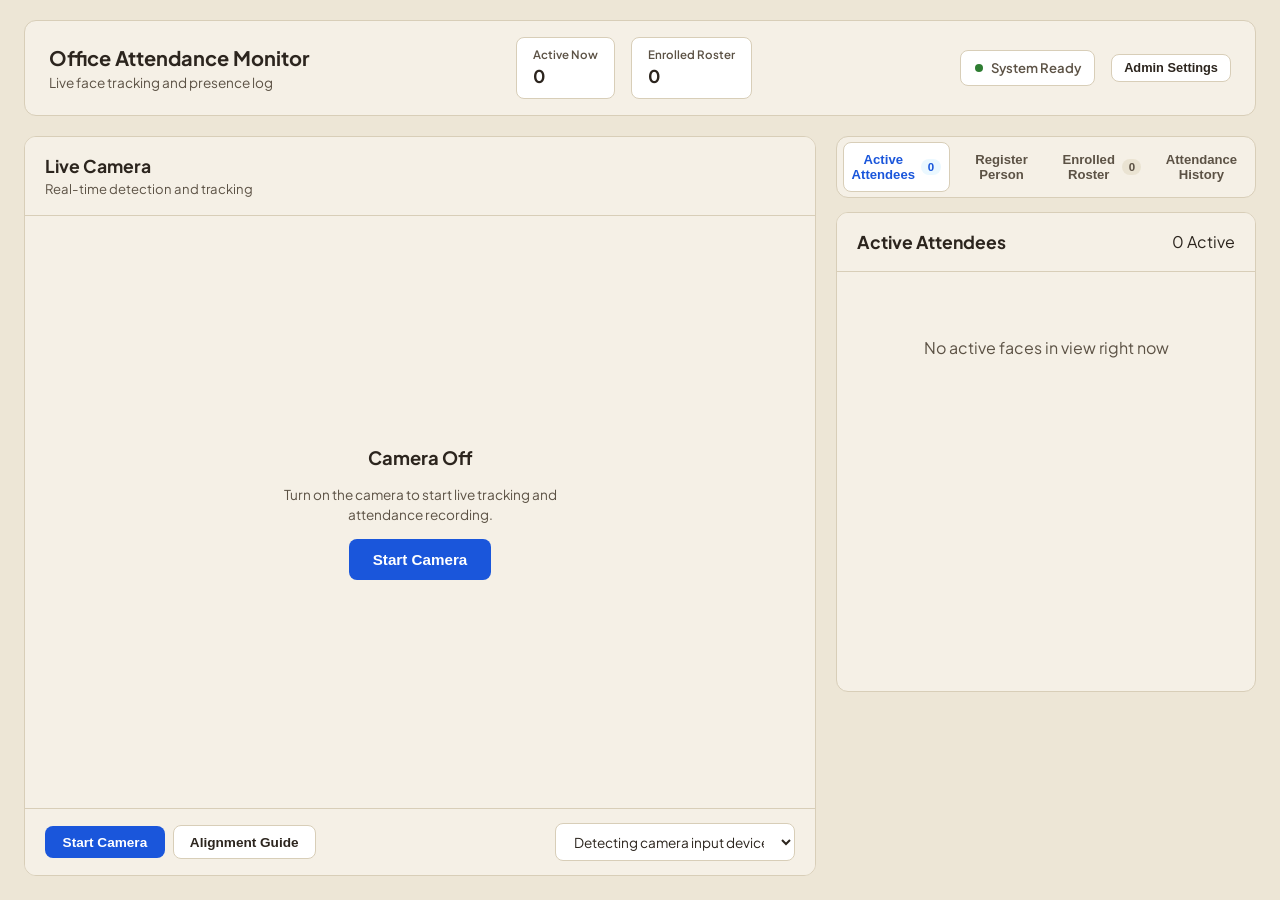
==== commit 4e42d809: "Fix double-box bug, EMA box lag, UTC timestamp mismatch, and apply warm beige restyle" ====
--- a/static/index.html
+++ b/static/index.html
@@ -3,40 +3,35 @@
 <head>
   <meta charset="UTF-8">
   <meta name="viewport" content="width=device-width, initial-scale=1.0">
-  <title>FacePulse AI — Smart Office Face Recognition & Attendance</title>
+  <title>Office Attendance Monitor</title>
   <!-- Google Fonts: Plus Jakarta Sans -->
   <link rel="preconnect" href="https://fonts.googleapis.com">
   <link rel="preconnect" href="https://fonts.gstatic.com" crossorigin>
-  <link href="https://fonts.googleapis.com/css2?family=Plus+Jakarta+Sans:wght@400;500;600;700;800&display=swap" rel="stylesheet">
+  <link href="https://fonts.googleapis.com/css2?family=Plus+Jakarta+Sans:wght@400;500;600;700&display=swap" rel="stylesheet">
   <link rel="stylesheet" href="/static/style.css">
 </head>
 <body>
   
   <div class="app-container">
     
-    <!-- Top Navigation Header -->
+    <!-- Header Bar -->
     <header class="navbar">
       <div class="brand">
-        <div class="brand-logo">
-          <div class="brand-icon-bg">👤</div>
-        </div>
         <div class="brand-text">
-          <h1>FacePulse <span class="badge-tag">PRO</span></h1>
-          <p class="brand-sub">Smart Office Attendance & Biometric Monitoring</p>
-        </div>
-      </div>
-
-      <!-- Quick KPI Stat Chips -->
+          <h1>Office Attendance Monitor</h1>
+          <p class="brand-sub">Live face tracking and presence log</p>
+        </div>
+      </div>
+
+      <!-- Stat Counters -->
       <div class="header-kpis">
         <div class="kpi-chip">
-          <span class="kpi-icon">👀</span>
           <div class="kpi-data">
-            <span class="kpi-label">Currently Active</span>
+            <span class="kpi-label">Active Now</span>
             <span id="kpiPresent" class="kpi-val">0</span>
           </div>
         </div>
         <div class="kpi-chip">
-          <span class="kpi-icon">👥</span>
           <div class="kpi-data">
             <span class="kpi-label">Enrolled Roster</span>
             <span id="kpiEnrolled" class="kpi-val">0</span>
@@ -50,72 +45,64 @@
           <span class="pulse-text" id="statusText">System Ready</span>
         </div>
         <button id="adminToggleBtn" class="btn-secondary btn-sm" onclick="toggleAdminModal()">
-          <span id="adminLockIcon">🔒</span>
           <span id="adminLockText">Admin Settings</span>
         </button>
       </div>
     </header>
 
-    <!-- Main Dashboard Grid Layout -->
+    <!-- Main Grid -->
     <main class="dashboard-grid">
       
-      <!-- Left Column: Camera Feed Viewport Card -->
+      <!-- Live Camera Viewport -->
       <section class="card camera-card">
         <div class="card-header">
           <div class="card-title">
-            <span class="icon-badge">🎥</span>
             <div>
-              <h2>Live Camera Feed</h2>
-              <p class="card-subtitle">Real-time ML face detection & presence tracking</p>
+              <h2>Live Camera</h2>
+              <p class="card-subtitle">Real-time detection and tracking</p>
             </div>
           </div>
           <div class="card-header-tags">
             <span id="resTag" class="info-tag hidden">640x480</span>
             <div id="recognizingBadge" class="recognizing-tag hidden">
               <span class="spinner-small"></span>
-              <span>ML Inference Active</span>
-            </div>
-          </div>
-        </div>
-
-        <!-- Camera Viewport Container -->
+              <span>Processing</span>
+            </div>
+          </div>
+        </div>
+
         <div class="viewport-wrapper">
           <video id="webcam" autoplay playsinline muted></video>
           <canvas id="overlayCanvas"></canvas>
           
-          <!-- Animated Face Guide Overlay -->
           <div id="faceGuide" class="face-guide hidden">
             <div class="guide-ellipse"></div>
             <span class="guide-text">Position face inside guide circle</span>
           </div>
 
-          <!-- Scan Line Animation -->
           <div id="scanLine" class="scan-line hidden"></div>
 
-          <!-- Camera Placeholder (Offline state) -->
           <div id="cameraPlaceholder" class="camera-placeholder">
             <div class="placeholder-content">
-              <div class="placeholder-icon-glow">📸</div>
-              <h3>Camera Inactive</h3>
-              <p>Launch live webcam stream for ML recognition and presence logging.</p>
+              <h3>Camera Off</h3>
+              <p>Turn on the camera to start live tracking and attendance recording.</p>
               <button class="btn-primary btn-lg" onclick="startCamera()">
-                <span>▶ Start Camera Feed</span>
+                Start Camera
               </button>
             </div>
           </div>
         </div>
 
-        <!-- Camera Toolbar & Selector -->
         <div class="camera-controls">
           <div class="btn-group">
             <button id="startCamBtn" class="btn-primary" onclick="startCamera()">
-              <span>▶ Start Camera</span>
+              Start Camera
             </button>
             <button id="stopCamBtn" class="btn-danger hidden" onclick="stopCamera()">
-              <span>⏹ Stop Camera</span>
+              Stop Camera
             </button>
-            <button id="toggleGuideBtn" class="btn-secondary btn-icon" title="Toggle Face Alignment Guide" onclick="toggleFaceGuide()">
-              <span>🎯 Alignment Guide</span>
+            <button id="toggleGuideBtn" class="btn-secondary" onclick="toggleFaceGuide()">
+              Alignment Guide
             </button>
           </div>
 
@@ -127,84 +114,78 @@
         </div>
       </section>
 
-      <!-- Right Column: Tabbed Interactive Panels -->
+      <!-- Sidebar Column -->
       <aside class="sidebar-column">
         
-        <!-- Tab Navigation Header -->
+        <!-- Tab Navigation -->
         <div class="tab-nav">
           <button class="tab-btn active" onclick="switchTab('presentTab', this)">
-            <span>👀 Present</span>
+            <span>Active Attendees</span>
             <span id="presentTabBadge" class="tab-badge">0</span>
           </button>
           <button class="tab-btn" onclick="switchTab('enrollTab', this)">
-            <span>👤 Enroll</span>
+            <span>Register Person</span>
           </button>
           <button class="tab-btn" onclick="switchTab('rosterTab', this)">
-            <span>📋 Roster</span>
+            <span>Enrolled Roster</span>
             <span id="rosterTabBadge" class="tab-badge">0</span>
           </button>
           <button class="tab-btn" onclick="switchTab('logTab', this)">
-            <span>📊 Activity Log</span>
+            <span>Attendance History</span>
           </button>
         </div>
 
-        <!-- Tab 1: Currently Present -->
+        <!-- Tab 1: Active Attendees -->
         <div id="presentTab" class="tab-content active">
           <section class="card panel-card">
             <div class="card-header">
               <div class="card-title">
-                <h2>Currently Present</h2>
+                <h2>Active Attendees</h2>
               </div>
               <span id="presentCount" class="count-badge">0 Active</span>
             </div>
             
             <div id="presentList" class="user-chip-list">
               <div class="empty-state">
-                <span class="empty-icon">👤</span>
-                <p>No faces detected in camera feed right now</p>
+                <p>No active faces in view right now</p>
               </div>
             </div>
           </section>
         </div>
 
-        <!-- Tab 2: Enroll New Face (Guided Multi-Sample) -->
+        <!-- Tab 2: Register Person -->
         <div id="enrollTab" class="tab-content">
           <section class="card panel-card">
             <div class="card-header">
               <div class="card-title">
-                <h2>15-Sample Guided Enrollment</h2>
-              </div>
-              <span id="enrollAdminBadge" class="admin-badge locked">🔒 Admin Gated</span>
-            </div>
-
-            <!-- Admin Lock View -->
+                <h2>Register Person</h2>
+              </div>
+              <span id="enrollAdminBadge" class="admin-badge locked">Admin Locked</span>
+            </div>
+
             <div id="enrollLockedView" class="enroll-locked">
               <div class="lock-box">
-                <div class="lock-icon">🔐</div>
-                <h4>Admin Authentication Required</h4>
-                <p>Enter the admin token to unlock multi-sample face enrollment.</p>
+                <h4>Admin Access Required</h4>
+                <p>Enter the admin token to unlock multi-angle face registration.</p>
                 <div class="token-input-group">
-                  <input type="password" id="inlineAdminToken" placeholder="Enter Admin Token (default: admin123)" class="text-input">
+                  <input type="password" id="inlineAdminToken" placeholder="Enter ADMIN_TOKEN" class="text-input">
                   <button class="btn-accent" onclick="unlockAdminInline()">Unlock</button>
                 </div>
                 <div id="inlineTokenError" class="alert-error hidden"></div>
               </div>
             </div>
 
-            <!-- Enrollment Form View -->
             <div id="enrollUnlockedView" class="enroll-form hidden">
               <div class="form-group">
                 <label for="employeeName">Full Name</label>
                 <input type="text" id="employeeName" placeholder="e.g. Jane Doe" class="text-input" autocomplete="off">
               </div>
 
-              <!-- Guided Pose Banner & Progress -->
               <div id="guidedEnrollContainer" class="guided-enroll-box">
                 <div class="guided-header">
-                  <div id="poseIcon" class="pose-icon">👤</div>
                   <div class="pose-info">
                     <h4 id="poseTitle">Ready to Start</h4>
-                    <p id="poseInstruction">Enter name and click "Start 15-Sample Enrollment".</p>
+                    <p id="poseInstruction">Enter name and click "Start Registration".</p>
                   </div>
                 </div>
 
@@ -216,18 +197,16 @@
                   <span id="enrollPercent">0%</span>
                 </div>
 
-                <!-- 15 Sample Thumbnails Grid -->
                 <div id="sampleThumbnails" class="thumbnails-grid">
-                  <!-- Generated by JS -->
                 </div>
               </div>
 
               <div class="enroll-actions">
                 <button id="enrollBtn" class="btn-accent btn-block" onclick="startGuidedEnrollment()">
-                  <span>📸 Start 15-Sample Guided Enrollment</span>
+                  Start Registration (15 Multi-Angle Samples)
                 </button>
                 <button id="cancelEnrollBtn" class="btn-secondary btn-block hidden" onclick="cancelGuidedEnrollment()">
-                  <span>❌ Cancel Enrollment</span>
+                  Cancel Registration
                 </button>
               </div>
 
@@ -247,29 +226,29 @@
             </div>
 
             <div class="search-box">
-              <input type="text" id="rosterSearch" placeholder="🔍 Search roster by name..." onkeyup="filterRoster()" class="text-input text-input-sm">
+              <input type="text" id="rosterSearch" placeholder="Search roster by name..." onkeyup="filterRoster()" class="text-input text-input-sm">
             </div>
 
             <div id="rosterList" class="roster-list">
               <div class="empty-state">
-                <p>Loading enrolled roster...</p>
+                <p>Loading roster...</p>
               </div>
             </div>
           </section>
         </div>
 
-        <!-- Tab 4: Activity Log -->
+        <!-- Tab 4: Attendance History -->
         <div id="logTab" class="tab-content">
           <section class="card panel-card">
             <div class="card-header">
               <div class="card-title">
-                <h2>Detailed Activity Log</h2>
-              </div>
-              <button class="btn-secondary btn-sm" onclick="fetchActivityLog()">🔄 Refresh</button>
+                <h2>Attendance History</h2>
+              </div>
+              <button class="btn-secondary btn-sm" onclick="fetchActivityLog()">Refresh</button>
             </div>
 
             <div class="log-filter-bar">
-              <input type="text" id="logSearch" placeholder="Filter by person..." class="text-input text-input-sm" onkeyup="fetchActivityLog()">
+              <input type="text" id="logSearch" placeholder="Filter by name..." class="text-input text-input-sm" onkeyup="fetchActivityLog()">
               <input type="date" id="logDate" class="text-input text-input-sm" onchange="fetchActivityLog()">
             </div>
 
@@ -277,7 +256,7 @@
               <table class="log-table">
                 <thead>
                   <tr>
-                    <th>Timestamp</th>
+                    <th>Time</th>
                     <th>Person</th>
                     <th>Confidence</th>
                     <th>Distance</th>
@@ -302,20 +281,20 @@
   <div id="adminModal" class="modal-backdrop hidden">
     <div class="modal-box">
       <div class="modal-header">
-        <h3>🔒 Admin Access Settings</h3>
+        <h3>Admin Access Settings</h3>
         <button class="modal-close" onclick="toggleAdminModal()">&times;</button>
       </div>
       <div class="modal-body">
-        <p>Enter your <strong>ADMIN_TOKEN</strong> below. Required for face enrollment and roster management.</p>
+        <p>Enter your <strong>ADMIN_TOKEN</strong> below.</p>
         <div class="form-group" style="margin-top: 1rem;">
           <label for="modalAdminToken">Admin Token</label>
-          <input type="password" id="modalAdminToken" class="text-input" placeholder="Enter ADMIN_TOKEN (default: admin123)">
+          <input type="password" id="modalAdminToken" class="text-input" placeholder="Enter ADMIN_TOKEN">
         </div>
         <div id="modalTokenFeedback" class="alert-error hidden"></div>
       </div>
       <div class="modal-footer">
         <button class="btn-secondary" onclick="toggleAdminModal()">Cancel</button>
-        <button class="btn-primary" onclick="saveAdminTokenModal()">Save & Authenticate</button>
+        <button class="btn-primary" onclick="saveAdminTokenModal()">Save</button>
       </div>
     </div>
   </div>
--- a/static/style.css
+++ b/static/style.css
@@ -1,34 +1,30 @@
 /* ==========================================================================
-   FacePulse PRO — Professional Light Theme Stylesheet
-   Office HR & Smart Biometric Attendance Dashboard
+   Office Attendance Monitor — Warm Beige Theme
+   Clean, decluttered, professional interface with natural tones
    ========================================================================== */
 
 :root {
-  --bg-main: #f8fafc;
-  --bg-card: #ffffff;
-  --bg-card-hover: #f1f5f9;
-  --bg-input: #ffffff;
-  --border-color: #e2e8f0;
-  --border-accent: #cbd5e1;
+  --bg-main: #EDE6D6;
+  --bg-card: #F5F0E6;
+  --bg-card-hover: #EFE8DA;
+  --bg-input: #FFFFFF;
+  --border-color: #D8CEB8;
+  --border-accent: #C2B49A;
   
-  --text-main: #0f172a;
-  --text-muted: #475569;
-  --text-dim: #64748b;
-
-  --accent-primary: #2563eb;
-  --accent-primary-hover: #1d4ed8;
-  --accent-cyan: #0284c7;
-  --accent-emerald: #059669;
-  --accent-rose: #dc2626;
-  --accent-amber: #d97706;
-
-  --radius-sm: 6px;
-  --radius-md: 10px;
-  --radius-lg: 14px;
-  --radius-xl: 20px;
-
-  --shadow-card: 0 1px 3px 0 rgba(0, 0, 0, 0.06), 0 1px 2px -1px rgba(0, 0, 0, 0.06);
-  --shadow-md: 0 4px 6px -1px rgba(0, 0, 0, 0.06), 0 2px 4px -2px rgba(0, 0, 0, 0.04);
+  --text-main: #2C251E;
+  --text-muted: #5C5245;
+  --text-dim: #7C7060;
+
+  --accent-primary: #1A56DB;
+  --accent-primary-hover: #1545B3;
+  --accent-emerald: #2E7D32;
+  --accent-rose: #C53030;
+  --accent-amber: #C05621;
+
+  --radius-sm: 4px;
+  --radius-md: 8px;
+  --radius-lg: 12px;
+
   --font-family: 'Plus Jakarta Sans', system-ui, -apple-system, sans-serif;
 }
 
@@ -47,9 +43,8 @@
   -webkit-font-smoothing: antialiased;
 }
 
-/* App Layout Container */
 .app-container {
-  max-width: 1440px;
+  max-width: 1400px;
   margin: 0 auto;
   padding: 1.25rem 1.5rem;
   display: flex;
@@ -63,115 +58,68 @@
   justify-content: space-between;
   align-items: center;
   background: var(--bg-card);
-  padding: 0.85rem 1.5rem;
+  padding: 1rem 1.5rem;
   border-radius: var(--radius-lg);
   border: 1px solid var(--border-color);
-  box-shadow: var(--shadow-card);
-}
-
-.brand {
-  display: flex;
-  align-items: center;
-  gap: 0.85rem;
-}
-
-.brand-logo {
-  display: flex;
-  align-items: center;
-  justify-content: center;
-}
-
-.brand-icon-bg {
-  width: 40px;
-  height: 40px;
-  background: #eff6ff;
-  color: var(--accent-primary);
-  border-radius: var(--radius-md);
-  display: flex;
-  align-items: center;
-  justify-content: center;
+}
+
+.brand-text h1 {
   font-size: 1.25rem;
-  border: 1px solid #dbeafe;
-}
-
-.brand-text h1 {
-  font-size: 1.2rem;
-  font-weight: 800;
-  color: var(--text-main);
+  font-weight: 700;
+  color: var(--text-main);
+}
+
+.brand-sub {
+  font-size: 0.85rem;
+  color: var(--text-muted);
+}
+
+.header-kpis {
+  display: flex;
+  align-items: center;
+  gap: 1rem;
+}
+
+.kpi-chip {
+  display: flex;
+  align-items: center;
+  background: #FFFFFF;
+  padding: 0.5rem 1rem;
+  border-radius: var(--radius-md);
+  border: 1px solid var(--border-color);
+}
+
+.kpi-data {
+  display: flex;
+  flex-direction: column;
+}
+
+.kpi-label {
+  font-size: 0.72rem;
+  color: var(--text-muted);
+  font-weight: 600;
+}
+
+.kpi-val {
+  font-size: 1.1rem;
+  font-weight: 700;
+  color: var(--text-main);
+}
+
+.header-actions {
+  display: flex;
+  align-items: center;
+  gap: 1rem;
+}
+
+.pulse-indicator {
   display: flex;
   align-items: center;
   gap: 0.5rem;
-}
-
-.badge-tag {
-  font-size: 0.65rem;
-  font-weight: 700;
-  background: var(--accent-primary);
-  color: #ffffff;
-  padding: 0.15rem 0.45rem;
-  border-radius: 4px;
-  letter-spacing: 0.05em;
-  text-transform: uppercase;
-}
-
-.brand-sub {
-  font-size: 0.8rem;
-  color: var(--text-dim);
-}
-
-/* Quick KPI Chips */
-.header-kpis {
-  display: flex;
-  align-items: center;
-  gap: 1rem;
-}
-
-.kpi-chip {
-  display: flex;
-  align-items: center;
-  gap: 0.75rem;
-  background: #f8fafc;
+  background: #FFFFFF;
   padding: 0.45rem 0.85rem;
   border-radius: var(--radius-md);
-  border: 1px solid var(--border-color);
-}
-
-.kpi-icon {
-  font-size: 1.1rem;
-}
-
-.kpi-data {
-  display: flex;
-  flex-direction: column;
-}
-
-.kpi-label {
-  font-size: 0.7rem;
-  color: var(--text-dim);
-  font-weight: 600;
-  text-transform: uppercase;
-}
-
-.kpi-val {
-  font-size: 1rem;
-  font-weight: 800;
-  color: var(--text-main);
-}
-
-.header-actions {
-  display: flex;
-  align-items: center;
-  gap: 1rem;
-}
-
-.pulse-indicator {
-  display: flex;
-  align-items: center;
-  gap: 0.5rem;
-  background: #f1f5f9;
-  padding: 0.45rem 0.85rem;
-  border-radius: var(--radius-md);
-  font-size: 0.8rem;
+  font-size: 0.82rem;
   font-weight: 600;
   color: var(--text-muted);
   border: 1px solid var(--border-color);
@@ -182,10 +130,9 @@
   height: 8px;
   background-color: var(--accent-emerald);
   border-radius: 50%;
-  box-shadow: 0 0 8px var(--accent-emerald);
-}
-
-/* Dashboard Grid Layout */
+}
+
+/* Main Grid */
 .dashboard-grid {
   display: grid;
   grid-template-columns: 1fr 420px;
@@ -203,7 +150,6 @@
   background: var(--bg-card);
   border-radius: var(--radius-lg);
   border: 1px solid var(--border-color);
-  box-shadow: var(--shadow-card);
   display: flex;
   flex-direction: column;
   overflow: hidden;
@@ -213,45 +159,34 @@
   display: flex;
   justify-content: space-between;
   align-items: center;
-  padding: 1.1rem 1.25rem;
+  padding: 1rem 1.25rem;
   border-bottom: 1px solid var(--border-color);
-  background: #ffffff;
-}
-
-.card-title {
-  display: flex;
-  align-items: center;
-  gap: 0.75rem;
-}
-
-.icon-badge {
-  font-size: 1.25rem;
+  background: var(--bg-card);
 }
 
 .card-title h2 {
-  font-size: 1.05rem;
+  font-size: 1.1rem;
   font-weight: 700;
   color: var(--text-main);
 }
 
 .card-subtitle {
+  font-size: 0.82rem;
+  color: var(--text-muted);
+}
+
+.card-header-tags {
+  display: flex;
+  align-items: center;
+  gap: 0.5rem;
+}
+
+.info-tag {
   font-size: 0.78rem;
-  color: var(--text-dim);
-}
-
-.card-header-tags {
-  display: flex;
-  align-items: center;
-  gap: 0.5rem;
-}
-
-.info-tag {
-  font-size: 0.75rem;
-  background: #f1f5f9;
+  background: #FFFFFF;
   color: var(--text-muted);
   padding: 0.25rem 0.5rem;
   border-radius: var(--radius-sm);
-  font-weight: 600;
   border: 1px solid var(--border-color);
 }
 
@@ -259,19 +194,19 @@
   display: flex;
   align-items: center;
   gap: 0.4rem;
-  font-size: 0.75rem;
-  background: #eff6ff;
+  font-size: 0.78rem;
+  background: #EBF8FF;
   color: var(--accent-primary);
   padding: 0.25rem 0.6rem;
   border-radius: var(--radius-sm);
   font-weight: 600;
-  border: 1px solid #bfdbfe;
+  border: 1px solid #BEE3F8;
 }
 
 .spinner-small {
   width: 12px;
   height: 12px;
-  border: 2px solid #bfdbfe;
+  border: 2px solid #BEE3F8;
   border-top-color: var(--accent-primary);
   border-radius: 50%;
   animation: spin 0.8s linear infinite;
@@ -281,12 +216,12 @@
   to { transform: rotate(360deg); }
 }
 
-/* Viewport Wrapper */
+/* Viewport */
 .viewport-wrapper {
   position: relative;
   width: 100%;
   aspect-ratio: 4 / 3;
-  background: #0f172a;
+  background: #2C251E;
   display: flex;
   align-items: center;
   justify-content: center;
@@ -305,7 +240,7 @@
   width: 100%;
   height: 100%;
   pointer-events: none;
-  transition: all 0.2s ease-out; /* Smooth cosmetic transition for bounding box position */
+  transition: all 0.15s linear;
 }
 
 .face-guide {
@@ -319,19 +254,19 @@
 }
 
 .guide-ellipse {
-  width: 52%;
-  height: 65%;
-  border: 2px dashed rgba(255, 255, 255, 0.7);
+  width: 50%;
+  height: 62%;
+  border: 2px dashed rgba(255, 255, 255, 0.8);
   border-radius: 50%;
 }
 
 .guide-text {
   margin-top: 1rem;
-  background: rgba(15, 23, 42, 0.8);
-  color: #ffffff;
+  background: rgba(44, 37, 30, 0.85);
+  color: #FFFFFF;
   padding: 0.35rem 0.85rem;
-  border-radius: 20px;
-  font-size: 0.8rem;
+  border-radius: 16px;
+  font-size: 0.82rem;
   font-weight: 600;
 }
 
@@ -341,7 +276,6 @@
   right: 0;
   height: 2px;
   background: linear-gradient(90deg, transparent, var(--accent-primary), transparent);
-  box-shadow: 0 0 12px var(--accent-primary);
   animation: scan 3s ease-in-out infinite;
   pointer-events: none;
 }
@@ -356,7 +290,7 @@
 .camera-placeholder {
   position: absolute;
   inset: 0;
-  background: #f8fafc;
+  background: var(--bg-card);
   display: flex;
   align-items: center;
   justify-content: center;
@@ -372,11 +306,6 @@
   gap: 0.85rem;
 }
 
-.placeholder-icon-glow {
-  font-size: 3rem;
-  line-height: 1;
-}
-
 .placeholder-content h3 {
   font-size: 1.15rem;
   font-weight: 700;
@@ -388,13 +317,13 @@
   color: var(--text-muted);
 }
 
-/* Camera Controls Toolbar */
+/* Controls */
 .camera-controls {
   display: flex;
   justify-content: space-between;
   align-items: center;
   padding: 0.85rem 1.25rem;
-  background: #ffffff;
+  background: var(--bg-card);
   border-top: 1px solid var(--border-color);
   gap: 1rem;
 }
@@ -413,14 +342,13 @@
 /* Buttons & Inputs */
 .btn-primary {
   background: var(--accent-primary);
-  color: #ffffff;
+  color: #FFFFFF;
   border: none;
   padding: 0.55rem 1.1rem;
   border-radius: var(--radius-md);
   font-weight: 600;
   font-size: 0.85rem;
   cursor: pointer;
-  transition: background 0.15s ease;
 }
 
 .btn-primary:hover {
@@ -428,7 +356,7 @@
 }
 
 .btn-secondary {
-  background: #ffffff;
+  background: #FFFFFF;
   color: var(--text-main);
   border: 1px solid var(--border-color);
   padding: 0.55rem 1rem;
@@ -439,13 +367,13 @@
 }
 
 .btn-secondary:hover {
-  background: #f8fafc;
+  background: #FAF7F2;
   border-color: var(--border-accent);
 }
 
 .btn-danger {
   background: var(--accent-rose);
-  color: #ffffff;
+  color: #FFFFFF;
   border: none;
   padding: 0.55rem 1.1rem;
   border-radius: var(--radius-md);
@@ -455,16 +383,16 @@
 }
 
 .btn-danger:hover {
-  background: #b91c1c;
+  background: #9B2C2C;
 }
 
 .btn-accent {
   background: var(--accent-primary);
-  color: #ffffff;
+  color: #FFFFFF;
   border: none;
   padding: 0.65rem 1.2rem;
   border-radius: var(--radius-md);
-  font-weight: 700;
+  font-weight: 600;
   font-size: 0.9rem;
   cursor: pointer;
 }
@@ -479,7 +407,7 @@
 
 .btn-sm {
   padding: 0.35rem 0.75rem;
-  font-size: 0.78rem;
+  font-size: 0.8rem;
 }
 
 .btn-lg {
@@ -501,7 +429,6 @@
 
 .select-input:focus, .text-input:focus {
   border-color: var(--accent-primary);
-  box-shadow: 0 0 0 3px rgba(37, 99, 235, 0.1);
 }
 
 .text-input-sm {
@@ -518,11 +445,10 @@
 
 .tab-nav {
   display: flex;
-  background: #ffffff;
+  background: var(--bg-card);
   padding: 0.35rem;
   border-radius: var(--radius-lg);
   border: 1px solid var(--border-color);
-  box-shadow: var(--shadow-card);
   gap: 0.25rem;
 }
 
@@ -535,7 +461,7 @@
   padding: 0.55rem 0.5rem;
   border: none;
   background: transparent;
-  color: var(--text-dim);
+  color: var(--text-muted);
   font-weight: 600;
   font-size: 0.82rem;
   border-radius: var(--radius-md);
@@ -544,25 +470,26 @@
 
 .tab-btn:hover {
   color: var(--text-main);
-  background: #f8fafc;
+  background: #FAF7F2;
 }
 
 .tab-btn.active {
-  background: #eff6ff;
+  background: #FFFFFF;
   color: var(--accent-primary);
+  border: 1px solid var(--border-color);
   font-weight: 700;
 }
 
 .tab-badge {
-  font-size: 0.7rem;
-  background: #e2e8f0;
+  font-size: 0.72rem;
+  background: #EAE3D2;
   color: var(--text-muted);
   padding: 0.1rem 0.4rem;
   border-radius: 10px;
 }
 
 .tab-btn.active .tab-badge {
-  background: #dbeafe;
+  background: #EBF8FF;
   color: var(--accent-primary);
 }
 
@@ -578,7 +505,7 @@
   min-height: 480px;
 }
 
-/* Currently Present List */
+/* User Chips */
 .user-chip-list {
   padding: 1rem;
   display: flex;
@@ -593,7 +520,7 @@
   align-items: center;
   gap: 0.85rem;
   padding: 0.75rem 0.9rem;
-  background: #f8fafc;
+  background: #FFFFFF;
   border-radius: var(--radius-md);
   border: 1px solid var(--border-color);
 }
@@ -601,7 +528,7 @@
 .user-avatar {
   width: 36px;
   height: 36px;
-  background: #eff6ff;
+  background: #EBF8FF;
   color: var(--accent-primary);
   border-radius: 50%;
   display: flex;
@@ -609,7 +536,7 @@
   justify-content: center;
   font-weight: 700;
   font-size: 0.95rem;
-  border: 1px solid #bfdbfe;
+  border: 1px solid #BEE3F8;
 }
 
 .user-info {
@@ -624,7 +551,7 @@
 }
 
 .user-time {
-  font-size: 0.75rem;
+  font-size: 0.78rem;
   color: var(--accent-emerald);
   font-weight: 600;
 }
@@ -635,16 +562,11 @@
   align-items: center;
   justify-content: center;
   padding: 3rem 1rem;
-  color: var(--text-dim);
+  color: var(--text-muted);
   text-align: center;
-  gap: 0.5rem;
-}
-
-.empty-icon {
-  font-size: 2rem;
-}
-
-/* Guided Multi-Sample Enrollment Box */
+}
+
+/* Enrollment Box */
 .enroll-form {
   padding: 1.25rem;
   display: flex;
@@ -653,7 +575,7 @@
 }
 
 .guided-enroll-box {
-  background: #f8fafc;
+  background: #FFFFFF;
   border: 1px solid var(--border-color);
   border-radius: var(--radius-md);
   padding: 1rem;
@@ -666,18 +588,6 @@
   display: flex;
   align-items: center;
   gap: 0.85rem;
-}
-
-.pose-icon {
-  width: 44px;
-  height: 44px;
-  background: #eff6ff;
-  border-radius: var(--radius-md);
-  display: flex;
-  align-items: center;
-  justify-content: center;
-  font-size: 1.4rem;
-  border: 1px solid #bfdbfe;
 }
 
 .pose-info h4 {
@@ -687,14 +597,14 @@
 }
 
 .pose-info p {
-  font-size: 0.8rem;
+  font-size: 0.82rem;
   color: var(--text-muted);
 }
 
 .progress-bar-wrapper {
   width: 100%;
   height: 8px;
-  background: #e2e8f0;
+  background: #EAE3D2;
   border-radius: 4px;
   overflow: hidden;
 }
@@ -722,14 +632,13 @@
 
 .thumb-slot {
   aspect-ratio: 1;
-  background: #ffffff;
+  background: #FAF7F2;
   border: 1px dashed var(--border-color);
   border-radius: var(--radius-sm);
   display: flex;
   align-items: center;
   justify-content: center;
   overflow: hidden;
-  position: relative;
 }
 
 .thumb-slot.active {
@@ -737,9 +646,9 @@
 }
 
 .thumb-num {
-  font-size: 0.65rem;
-  color: var(--text-dim);
-  font-weight: 700;
+  font-size: 0.68rem;
+  color: var(--text-muted);
+  font-weight: 600;
 }
 
 .thumb-img {
@@ -748,7 +657,7 @@
   object-fit: cover;
 }
 
-/* Roster List */
+/* Roster */
 .search-box {
   padding: 0.85rem 1rem 0.5rem;
 }
@@ -767,7 +676,7 @@
   justify-content: space-between;
   align-items: center;
   padding: 0.65rem 0.85rem;
-  background: #f8fafc;
+  background: #FFFFFF;
   border-radius: var(--radius-md);
   border: 1px solid var(--border-color);
 }
@@ -784,10 +693,10 @@
 
 .btn-icon-del:hover {
   opacity: 1;
-  background: #fee2e2;
-}
-
-/* Activity Log Table */
+  background: #FEE2E2;
+}
+
+/* Log Table */
 .log-filter-bar {
   padding: 0.85rem 1rem 0.5rem;
   display: flex;
@@ -803,15 +712,15 @@
 .log-table {
   width: 100%;
   border-collapse: collapse;
-  font-size: 0.8rem;
+  font-size: 0.82rem;
   text-align: left;
 }
 
 .log-table th {
   padding: 0.6rem 0.75rem;
-  background: #f8fafc;
-  color: var(--text-dim);
-  font-weight: 700;
+  background: #FAF7F2;
+  color: var(--text-muted);
+  font-weight: 600;
   border-bottom: 1px solid var(--border-color);
 }
 
@@ -835,36 +744,36 @@
 }
 
 .dist-text {
-  color: var(--text-dim);
+  color: var(--text-muted);
   font-family: monospace;
 }
 
 .status-badge {
-  font-size: 0.7rem;
-  font-weight: 700;
+  font-size: 0.72rem;
+  font-weight: 600;
   padding: 0.15rem 0.5rem;
-  border-radius: 12px;
+  border-radius: 10px;
 }
 
 .status-badge.success {
-  background: #ecfdf5;
+  background: #F0FDF4;
   color: var(--accent-emerald);
-  border: 1px solid #a7f3d0;
+  border: 1px solid #DCFCE7;
 }
 
 .status-badge.warning {
-  background: #eff6ff;
+  background: #EBF8FF;
   color: var(--accent-primary);
-  border: 1px solid #bfdbfe;
+  border: 1px solid #BEE3F8;
 }
 
 .empty-cell {
   text-align: center;
-  color: var(--text-dim);
+  color: var(--text-muted);
   padding: 2rem 1rem !important;
 }
 
-/* Admin Lock Box */
+/* Admin Lock */
 .enroll-locked {
   padding: 2rem 1.5rem;
   text-align: center;
@@ -877,10 +786,6 @@
   gap: 0.75rem;
 }
 
-.lock-icon {
-  font-size: 2.5rem;
-}
-
 .token-input-group {
   display: flex;
   gap: 0.5rem;
@@ -890,21 +795,21 @@
 
 .admin-badge {
   font-size: 0.75rem;
-  font-weight: 700;
+  font-weight: 600;
   padding: 0.2rem 0.6rem;
-  border-radius: 12px;
+  border-radius: 10px;
 }
 
 .admin-badge.locked {
-  background: #fef2f2;
+  background: #FFF5F5;
   color: var(--accent-rose);
-  border: 1px solid #fecaca;
+  border: 1px solid #FEB2B2;
 }
 
 .admin-badge.unlocked {
-  background: #ecfdf5;
+  background: #F0FDF4;
   color: var(--accent-emerald);
-  border: 1px solid #a7f3d0;
+  border: 1px solid #DCFCE7;
 }
 
 /* Feedback & Modal */
@@ -916,28 +821,27 @@
 }
 
 .feedback-banner.success {
-  background: #ecfdf5;
+  background: #F0FDF4;
   color: var(--accent-emerald);
-  border: 1px solid #a7f3d0;
+  border: 1px solid #DCFCE7;
 }
 
 .feedback-banner.error {
-  background: #fef2f2;
+  background: #FFF5F5;
   color: var(--accent-rose);
-  border: 1px solid #fecaca;
+  border: 1px solid #FEB2B2;
 }
 
 .feedback-banner.info {
-  background: #eff6ff;
+  background: #EBF8FF;
   color: var(--accent-primary);
-  border: 1px solid #bfdbfe;
+  border: 1px solid #BEE3F8;
 }
 
 .modal-backdrop {
   position: fixed;
   inset: 0;
-  background: rgba(15, 23, 42, 0.5);
-  backdrop-filter: blur(4px);
+  background: rgba(44, 37, 30, 0.4);
   display: flex;
   align-items: center;
   justify-content: center;
@@ -945,12 +849,11 @@
 }
 
 .modal-box {
-  background: #ffffff;
+  background: #FFFFFF;
   border-radius: var(--radius-lg);
   width: 100%;
   max-width: 440px;
   border: 1px solid var(--border-color);
-  box-shadow: 0 20px 25px -5px rgba(0, 0, 0, 0.1);
   overflow: hidden;
 }
 
@@ -972,7 +875,7 @@
   border: none;
   font-size: 1.25rem;
   cursor: pointer;
-  color: var(--text-dim);
+  color: var(--text-muted);
 }
 
 .modal-body {
@@ -987,7 +890,7 @@
   gap: 0.5rem;
   padding: 0.85rem 1.25rem;
   border-top: 1px solid var(--border-color);
-  background: #f8fafc;
+  background: #FAF7F2;
 }
 
 .hidden {
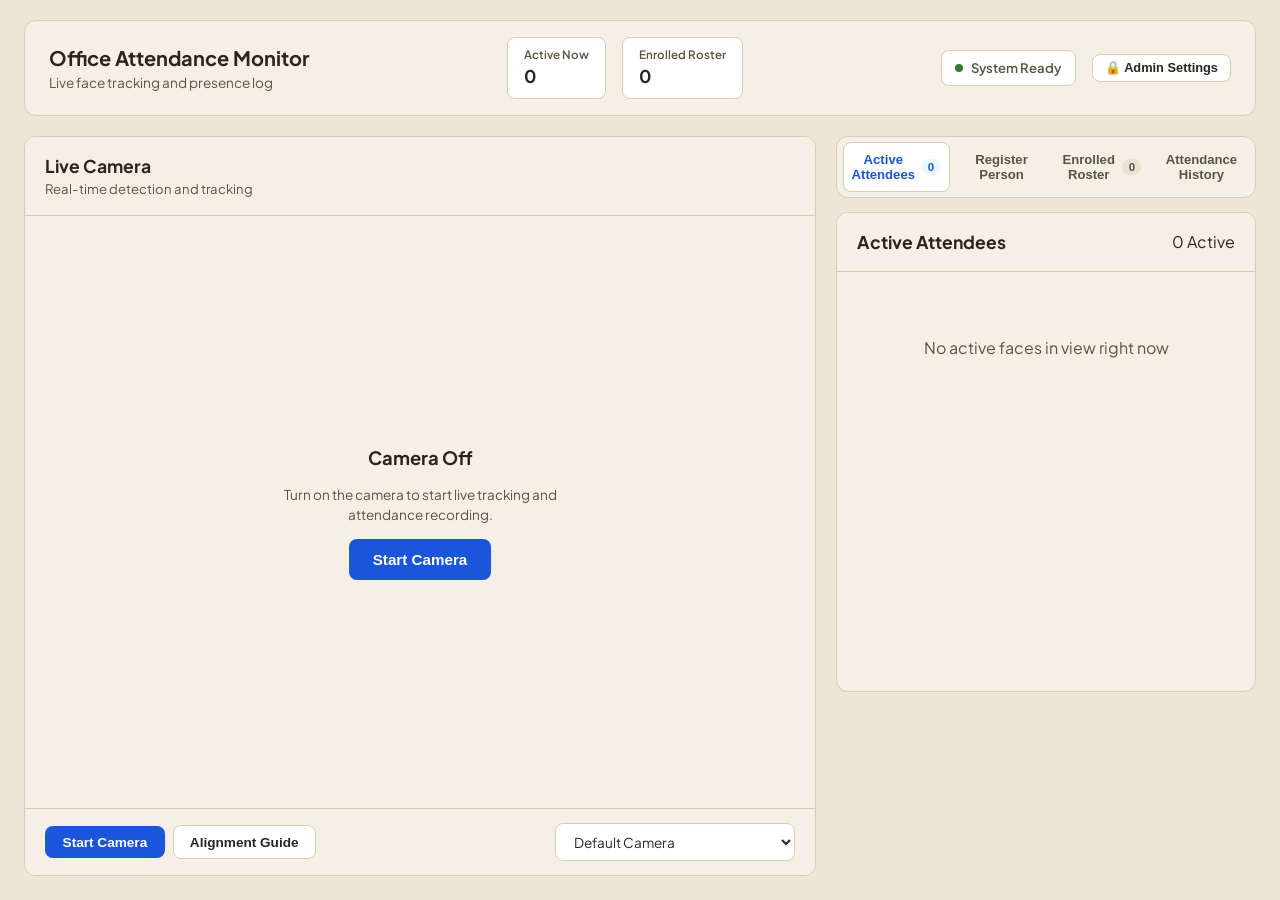
==== commit 434161cf: "Fix guided face enrollment crash and unblock 15-sample registration flow" ====
--- a/static/index.html
+++ b/static/index.html
@@ -45,6 +45,7 @@
           <span class="pulse-text" id="statusText">System Ready</span>
         </div>
         <button id="adminToggleBtn" class="btn-secondary btn-sm" onclick="toggleAdminModal()">
+          <span id="adminLockIcon">🔒</span>
           <span id="adminLockText">Admin Settings</span>
         </button>
       </div>
@@ -183,6 +184,7 @@
 
               <div id="guidedEnrollContainer" class="guided-enroll-box">
                 <div class="guided-header">
+                  <div class="pose-icon" id="poseIcon">👤</div>
                   <div class="pose-info">
                     <h4 id="poseTitle">Ready to Start</h4>
                     <p id="poseInstruction">Enter name and click "Start Registration".</p>
--- a/static/style.css
+++ b/static/style.css
@@ -590,6 +590,18 @@
   gap: 0.85rem;
 }
 
+.pose-icon {
+  font-size: 2rem;
+  line-height: 1;
+  display: flex;
+  align-items: center;
+  justify-content: center;
+  min-width: 2.5rem;
+  height: 2.5rem;
+  border-radius: var(--radius-sm);
+  background: rgba(37, 99, 235, 0.08);
+}
+
 .pose-info h4 {
   font-size: 0.95rem;
   font-weight: 700;
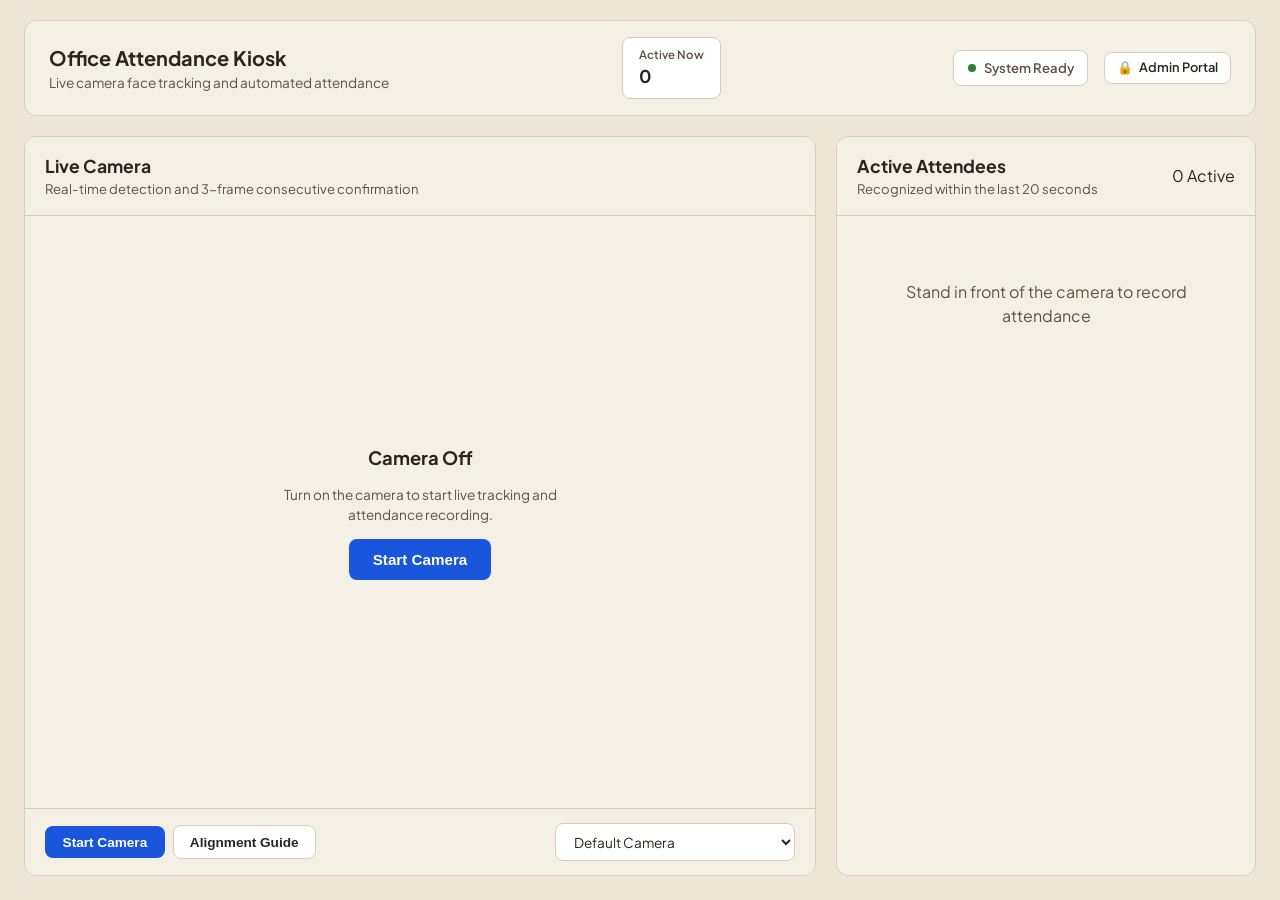
==== commit f4235d81: "Optimize frame processing latency, split kiosk/admin views, and add attendance reports" ====
--- a/static/index.html
+++ b/static/index.html
@@ -3,7 +3,7 @@
 <head>
   <meta charset="UTF-8">
   <meta name="viewport" content="width=device-width, initial-scale=1.0">
-  <title>Office Attendance Monitor</title>
+  <title>FacePulse — Attendance Kiosk</title>
   <!-- Google Fonts: Plus Jakarta Sans -->
   <link rel="preconnect" href="https://fonts.googleapis.com">
   <link rel="preconnect" href="https://fonts.gstatic.com" crossorigin>
@@ -14,27 +14,21 @@
   
   <div class="app-container">
     
-    <!-- Header Bar -->
+    <!-- Public Kiosk Header Bar -->
     <header class="navbar">
       <div class="brand">
         <div class="brand-text">
-          <h1>Office Attendance Monitor</h1>
-          <p class="brand-sub">Live face tracking and presence log</p>
+          <h1>Office Attendance Kiosk</h1>
+          <p class="brand-sub">Live camera face tracking and automated attendance</p>
         </div>
       </div>
 
-      <!-- Stat Counters -->
+      <!-- Stat Counter & Status -->
       <div class="header-kpis">
         <div class="kpi-chip">
           <div class="kpi-data">
             <span class="kpi-label">Active Now</span>
             <span id="kpiPresent" class="kpi-val">0</span>
-          </div>
-        </div>
-        <div class="kpi-chip">
-          <div class="kpi-data">
-            <span class="kpi-label">Enrolled Roster</span>
-            <span id="kpiEnrolled" class="kpi-val">0</span>
           </div>
         </div>
       </div>
@@ -44,14 +38,14 @@
           <span class="pulse-dot"></span>
           <span class="pulse-text" id="statusText">System Ready</span>
         </div>
-        <button id="adminToggleBtn" class="btn-secondary btn-sm" onclick="toggleAdminModal()">
-          <span id="adminLockIcon">🔒</span>
-          <span id="adminLockText">Admin Settings</span>
-        </button>
+        <a href="/admin" class="btn-secondary btn-sm" style="text-decoration: none; display: inline-flex; align-items: center; gap: 0.35rem;">
+          <span>🔒</span>
+          <span>Admin Portal</span>
+        </a>
       </div>
     </header>
 
-    <!-- Main Grid -->
+    <!-- Main Grid: Camera + Active Attendees -->
     <main class="dashboard-grid">
       
       <!-- Live Camera Viewport -->
@@ -60,7 +54,7 @@
           <div class="card-title">
             <div>
               <h2>Live Camera</h2>
-              <p class="card-subtitle">Real-time detection and tracking</p>
+              <p class="card-subtitle">Real-time detection and 3-frame consecutive confirmation</p>
             </div>
           </div>
           <div class="card-header-tags">
@@ -115,190 +109,26 @@
         </div>
       </section>
 
-      <!-- Sidebar Column -->
+      <!-- Sidebar Column: Active Attendees Only -->
       <aside class="sidebar-column">
-        
-        <!-- Tab Navigation -->
-        <div class="tab-nav">
-          <button class="tab-btn active" onclick="switchTab('presentTab', this)">
-            <span>Active Attendees</span>
-            <span id="presentTabBadge" class="tab-badge">0</span>
-          </button>
-          <button class="tab-btn" onclick="switchTab('enrollTab', this)">
-            <span>Register Person</span>
-          </button>
-          <button class="tab-btn" onclick="switchTab('rosterTab', this)">
-            <span>Enrolled Roster</span>
-            <span id="rosterTabBadge" class="tab-badge">0</span>
-          </button>
-          <button class="tab-btn" onclick="switchTab('logTab', this)">
-            <span>Attendance History</span>
-          </button>
-        </div>
+        <section class="card panel-card" style="height: 100%;">
+          <div class="card-header">
+            <div class="card-title">
+              <h2>Active Attendees</h2>
+              <p class="card-subtitle">Recognized within the last 20 seconds</p>
+            </div>
+            <span id="presentCount" class="count-badge">0 Active</span>
+          </div>
+          
+          <div id="presentList" class="user-chip-list">
+            <div class="empty-state">
+              <p>Stand in front of the camera to record attendance</p>
+            </div>
+          </div>
+        </section>
+      </aside>
 
-        <!-- Tab 1: Active Attendees -->
-        <div id="presentTab" class="tab-content active">
-          <section class="card panel-card">
-            <div class="card-header">
-              <div class="card-title">
-                <h2>Active Attendees</h2>
-              </div>
-              <span id="presentCount" class="count-badge">0 Active</span>
-            </div>
-            
-            <div id="presentList" class="user-chip-list">
-              <div class="empty-state">
-                <p>No active faces in view right now</p>
-              </div>
-            </div>
-          </section>
-        </div>
-
-        <!-- Tab 2: Register Person -->
-        <div id="enrollTab" class="tab-content">
-          <section class="card panel-card">
-            <div class="card-header">
-              <div class="card-title">
-                <h2>Register Person</h2>
-              </div>
-              <span id="enrollAdminBadge" class="admin-badge locked">Admin Locked</span>
-            </div>
-
-            <div id="enrollLockedView" class="enroll-locked">
-              <div class="lock-box">
-                <h4>Admin Access Required</h4>
-                <p>Enter the admin token to unlock multi-angle face registration.</p>
-                <div class="token-input-group">
-                  <input type="password" id="inlineAdminToken" placeholder="Enter ADMIN_TOKEN" class="text-input">
-                  <button class="btn-accent" onclick="unlockAdminInline()">Unlock</button>
-                </div>
-                <div id="inlineTokenError" class="alert-error hidden"></div>
-              </div>
-            </div>
-
-            <div id="enrollUnlockedView" class="enroll-form hidden">
-              <div class="form-group">
-                <label for="employeeName">Full Name</label>
-                <input type="text" id="employeeName" placeholder="e.g. Jane Doe" class="text-input" autocomplete="off">
-              </div>
-
-              <div id="guidedEnrollContainer" class="guided-enroll-box">
-                <div class="guided-header">
-                  <div class="pose-icon" id="poseIcon">👤</div>
-                  <div class="pose-info">
-                    <h4 id="poseTitle">Ready to Start</h4>
-                    <p id="poseInstruction">Enter name and click "Start Registration".</p>
-                  </div>
-                </div>
-
-                <div class="progress-bar-wrapper">
-                  <div id="enrollProgressBar" class="progress-bar-fill" style="width: 0%;"></div>
-                </div>
-                <div class="progress-text-row">
-                  <span id="sampleCounter">Sample 0 of 15</span>
-                  <span id="enrollPercent">0%</span>
-                </div>
-
-                <div id="sampleThumbnails" class="thumbnails-grid">
-                </div>
-              </div>
-
-              <div class="enroll-actions">
-                <button id="enrollBtn" class="btn-accent btn-block" onclick="startGuidedEnrollment()">
-                  Start Registration (15 Multi-Angle Samples)
-                </button>
-                <button id="cancelEnrollBtn" class="btn-secondary btn-block hidden" onclick="cancelGuidedEnrollment()">
-                  Cancel Registration
-                </button>
-              </div>
-
-              <div id="enrollFeedback" class="feedback-banner hidden"></div>
-            </div>
-          </section>
-        </div>
-
-        <!-- Tab 3: Enrolled Roster -->
-        <div id="rosterTab" class="tab-content">
-          <section class="card panel-card">
-            <div class="card-header">
-              <div class="card-title">
-                <h2>Enrolled Roster</h2>
-              </div>
-              <span id="rosterCount" class="count-badge">0 Enrolled</span>
-            </div>
-
-            <div class="search-box">
-              <input type="text" id="rosterSearch" placeholder="Search roster by name..." onkeyup="filterRoster()" class="text-input text-input-sm">
-            </div>
-
-            <div id="rosterList" class="roster-list">
-              <div class="empty-state">
-                <p>Loading roster...</p>
-              </div>
-            </div>
-          </section>
-        </div>
-
-        <!-- Tab 4: Attendance History -->
-        <div id="logTab" class="tab-content">
-          <section class="card panel-card">
-            <div class="card-header">
-              <div class="card-title">
-                <h2>Attendance History</h2>
-              </div>
-              <button class="btn-secondary btn-sm" onclick="fetchActivityLog()">Refresh</button>
-            </div>
-
-            <div class="log-filter-bar">
-              <input type="text" id="logSearch" placeholder="Filter by name..." class="text-input text-input-sm" onkeyup="fetchActivityLog()">
-              <input type="date" id="logDate" class="text-input text-input-sm" onchange="fetchActivityLog()">
-            </div>
-
-            <div class="log-table-wrapper">
-              <table class="log-table">
-                <thead>
-                  <tr>
-                    <th>Time</th>
-                    <th>Person</th>
-                    <th>Confidence</th>
-                    <th>Distance</th>
-                    <th>Status</th>
-                  </tr>
-                </thead>
-                <tbody id="activityLogBody">
-                  <tr>
-                    <td colspan="5" class="empty-cell">Click Refresh to load log records</td>
-                  </tr>
-                </tbody>
-              </table>
-            </div>
-          </section>
-        </div>
-
-      </aside>
     </main>
-  </div>
-
-  <!-- Admin Settings Modal -->
-  <div id="adminModal" class="modal-backdrop hidden">
-    <div class="modal-box">
-      <div class="modal-header">
-        <h3>Admin Access Settings</h3>
-        <button class="modal-close" onclick="toggleAdminModal()">&times;</button>
-      </div>
-      <div class="modal-body">
-        <p>Enter your <strong>ADMIN_TOKEN</strong> below.</p>
-        <div class="form-group" style="margin-top: 1rem;">
-          <label for="modalAdminToken">Admin Token</label>
-          <input type="password" id="modalAdminToken" class="text-input" placeholder="Enter ADMIN_TOKEN">
-        </div>
-        <div id="modalTokenFeedback" class="alert-error hidden"></div>
-      </div>
-      <div class="modal-footer">
-        <button class="btn-secondary" onclick="toggleAdminModal()">Cancel</button>
-        <button class="btn-primary" onclick="saveAdminTokenModal()">Save</button>
-      </div>
-    </div>
   </div>
 
   <script src="/static/app.js"></script>
--- a/static/style.css
+++ b/static/style.css
@@ -908,3 +908,133 @@
 .hidden {
   display: none !important;
 }
+
+/* ==========================================================================
+   Token Gate & Admin Dashboard Styles
+   ========================================================================== */
+
+.token-gate-wrap {
+  min-height: 80vh;
+  display: flex;
+  align-items: center;
+  justify-content: center;
+  padding: 2rem 1rem;
+}
+
+.token-gate-card {
+  background: var(--bg-card);
+  border: 1px solid var(--border-color);
+  border-radius: var(--radius-lg);
+  box-shadow: 0 4px 20px rgba(44, 37, 30, 0.08);
+  padding: 2.5rem 2rem;
+  max-width: 440px;
+  width: 100%;
+  text-align: center;
+}
+
+.token-gate-icon {
+  font-size: 2.5rem;
+  margin-bottom: 1rem;
+}
+
+.token-gate-card h2 {
+  font-size: 1.35rem;
+  font-weight: 700;
+  color: var(--text-main);
+  margin-bottom: 0.5rem;
+}
+
+.token-gate-card p {
+  font-size: 0.88rem;
+  color: var(--text-muted);
+  margin-bottom: 1.5rem;
+  line-height: 1.45;
+}
+
+.token-gate-form {
+  display: flex;
+  flex-direction: column;
+  gap: 0.85rem;
+}
+
+.token-gate-links {
+  margin-top: 1.5rem;
+  padding-top: 1rem;
+  border-top: 1px solid var(--border-color);
+}
+
+.token-gate-links a {
+  color: var(--accent-primary);
+  text-decoration: none;
+  font-size: 0.85rem;
+  font-weight: 600;
+}
+
+.token-gate-links a:hover {
+  text-decoration: underline;
+}
+
+/* Admin Dashboard Specific */
+.admin-header-badge {
+  background: #EFF6FF;
+  border: 1px solid #BFDBFE;
+  color: #1E40AF;
+  padding: 0.35rem 0.75rem;
+  border-radius: var(--radius-md);
+  font-size: 0.8rem;
+  font-weight: 600;
+}
+
+.status-grid {
+  display: grid;
+  grid-template-columns: repeat(auto-fit, minmax(180px, 1fr));
+  gap: 1rem;
+  margin-bottom: 1.5rem;
+}
+
+.metric-card {
+  background: #FFFFFF;
+  border: 1px solid var(--border-color);
+  border-radius: var(--radius-md);
+  padding: 1rem 1.25rem;
+  display: flex;
+  flex-direction: column;
+  gap: 0.25rem;
+}
+
+.metric-card-label {
+  font-size: 0.75rem;
+  font-weight: 600;
+  color: var(--text-muted);
+  text-transform: uppercase;
+  letter-spacing: 0.5px;
+}
+
+.metric-card-val {
+  font-size: 1.4rem;
+  font-weight: 700;
+  color: var(--text-main);
+}
+
+.metric-card-sub {
+  font-size: 0.78rem;
+  color: var(--text-dim);
+}
+
+.enroll-cam-preview {
+  width: 100%;
+  max-width: 480px;
+  margin: 0 auto 1.25rem;
+  aspect-ratio: 4 / 3;
+  border-radius: var(--radius-md);
+  overflow: hidden;
+  background: #1e293b;
+  position: relative;
+  border: 1px solid var(--border-color);
+}
+
+.enroll-cam-preview video {
+  width: 100%;
+  height: 100%;
+  object-fit: cover;
+}
